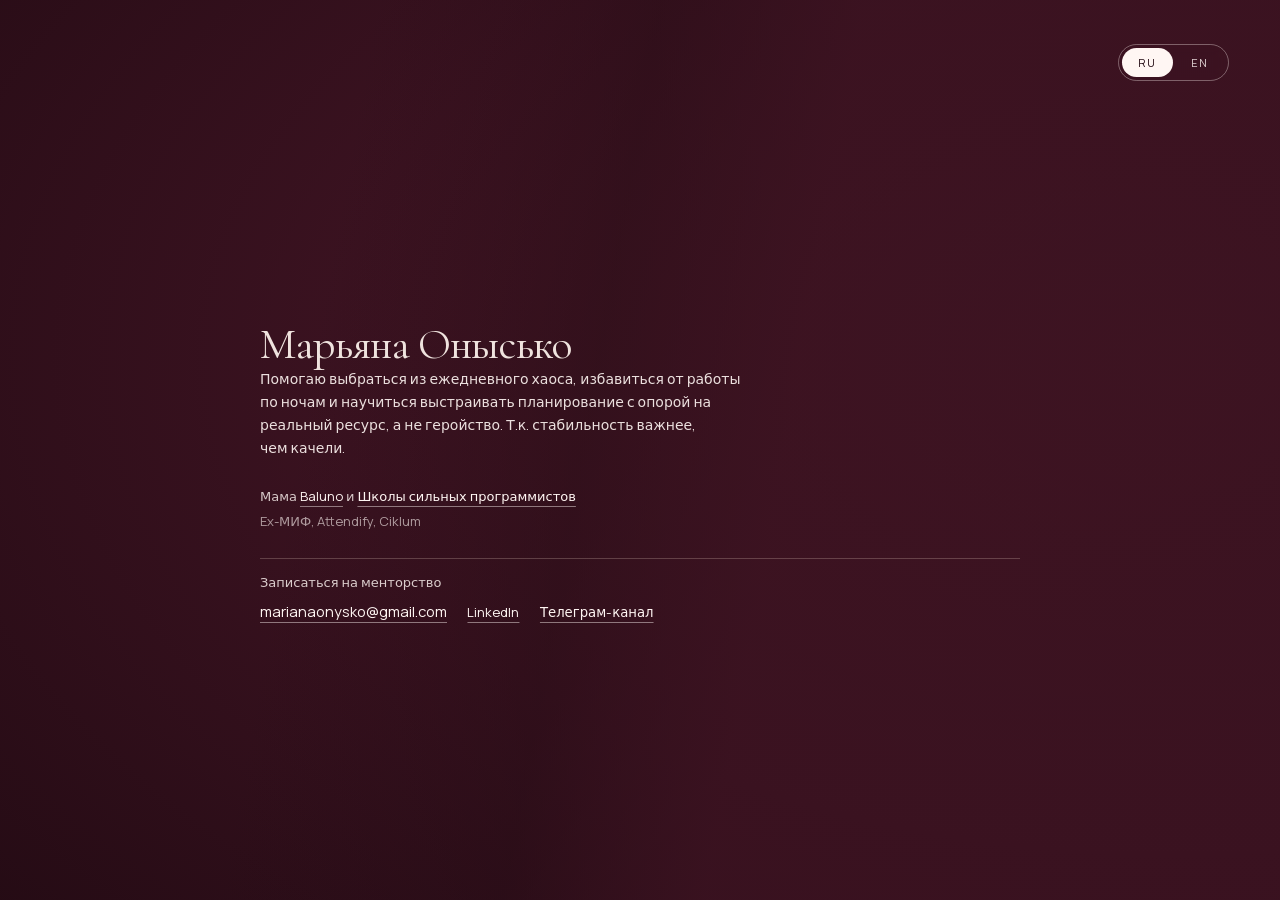
==== index.html @ 5e786512 "Rebuild site without React bundle for instant loading - Replace self-extracting React bundle with cl" ====
<!DOCTYPE html>
<html lang="ru">
<head>
  <meta charset="utf-8">
  <meta name="viewport" content="width=device-width, initial-scale=1">
  <title>Марьяна Онысько</title>

  <style>
    @font-face {
      font-family: 'Cormorant Garamond';
      font-style: normal;
      font-weight: 400;
      font-display: swap;
      src: url('/assets/cormorant-400-cyr.woff2') format('woff2');
      unicode-range: U+0301, U+0400-045F, U+0490-0491, U+04B0-04B1, U+2116;
    }
    @font-face {
      font-family: 'Cormorant Garamond';
      font-style: normal;
      font-weight: 400;
      font-display: swap;
      src: url('/assets/cormorant-400-latin.woff2') format('woff2');
      unicode-range: U+0000-00FF;
    }
    @font-face {
      font-family: 'Manrope';
      font-style: normal;
      font-weight: 400;
      font-display: swap;
      src: url('/assets/manrope-400-latin.woff2') format('woff2');
    }

    html, body { margin: 0; padding: 0; background: #3a1220; }
    * { box-sizing: border-box; }
    a { color: #fff6f3; text-decoration-color: rgba(255,246,243,0.45); text-underline-offset: 5px; }
    a:hover { color: #ffffff; text-decoration-color: #ffffff; }

    .container {
      position: relative;
      width: 100%;
      min-height: 100svh;
      overflow: hidden;
      background: radial-gradient(120% 100% at 92% 40%, #4d1a29 0%, #3a1220 55%, #240b14 100%);
      font-family: 'Manrope', system-ui, sans-serif;
    }

    .video-bg {
      position: absolute;
      top: 0;
      bottom: 0;
      left: 0;
      height: 100%;
      width: min(100%, 58vw);
      overflow: hidden;
      -webkit-mask-image: linear-gradient(90deg, #000 62%, rgba(0,0,0,0) 92%);
      mask-image: linear-gradient(90deg, #000 62%, rgba(0,0,0,0) 92%);
    }

    .video-bg video {
      width: min(100%, 79.3vw);
      height: 100%;
      object-fit: cover;
      object-position: 50% 100%;
    }

    .overlay {
      position: absolute;
      inset: 0;
      background: linear-gradient(100deg, rgba(36,11,20,0) 26%, rgba(36,11,20,0.45) 46%, rgba(58,18,32,0.78) 60%, rgba(58,18,32,0.88) 100%);
      pointer-events: none;
    }

    .lang-btn {
      position: fixed;
      top: clamp(20px, 3.5vw, 44px);
      right: clamp(20px, 4vw, 56px);
      display: flex;
      gap: 2px;
      padding: 3px;
      border: 1px solid rgba(255,246,243,0.35);
      border-radius: 999px;
      backdrop-filter: blur(6px);
      z-index: 3;
    }

    .lang-btn button {
      appearance: none;
      border: none;
      cursor: pointer;
      font: 500 11px/1 'Manrope', system-ui, sans-serif;
      letter-spacing: 0.14em;
      padding: 9px 16px;
      border-radius: 999px;
      transition: background 160ms ease, color 160ms ease;
      background: transparent;
      color: rgba(255,246,243,0.85);
    }

    .lang-btn button.active {
      background: #fff6f3;
      color: #240b14;
    }

    .content {
      position: relative;
      min-height: 100svh;
      display: flex;
      align-items: center;
      justify-content: center;
      padding: clamp(28px, 4vw, 72px);
      padding-top: max(clamp(28px, 4vw, 72px), 96px);
    }

    .text-block {
      width: min(760px, 100%);
      display: flex;
      flex-direction: column;
      gap: clamp(18px, 2.1vw, 30px);
      color: #efe3de;
    }

    .text-block.hidden {
      display: none;
    }

    h1 {
      margin: 0;
      font-family: 'Cormorant Garamond', Georgia, serif;
      font-weight: 300;
      font-size: clamp(28px, 3.4vw, 52px);
      line-height: 1;
      letter-spacing: -0.02em;
      text-wrap: balance;
    }

    .bio {
      margin: 0;
      max-width: 56ch;
      font-size: clamp(14px, 1.05vw, 17px);
      font-weight: 300;
      line-height: 1.65;
      text-wrap: pretty;
      color: rgba(255,246,243,0.9);
    }

    .meta {
      display: flex;
      flex-direction: column;
      gap: 5px;
      font-size: clamp(13px, 0.95vw, 15px);
      font-weight: 300;
      line-height: 1.55;
      color: rgba(255,246,243,0.8);
    }

    .contact {
      display: flex;
      flex-direction: column;
      gap: 10px;
      padding-top: clamp(6px, 1.2vw, 14px);
      border-top: 1px solid rgba(255,232,214,0.22);
    }

    .contact-label {
      font-size: clamp(13px, 1vw, 15px);
      font-weight: 300;
      color: rgba(255,246,243,0.82);
    }

    .contact-links {
      display: flex;
      flex-wrap: wrap;
      align-items: baseline;
      gap: clamp(14px, 1.6vw, 22px);
      font-size: clamp(14px, 1.15vw, 17px);
    }

    .contact-links a.small {
      font-size: 0.9em;
    }
  </style>
</head>
<body>
  <div class="container">
    <div class="video-bg">
      <video autoplay muted loop playsinline preload="auto" poster="/assets/poster.png">
        <source src="/assets/video.mp4" type="video/mp4">
      </video>
    </div>
    <div class="overlay"></div>

    <div class="lang-btn">
      <button class="lang-btn-ru active">RU</button>
      <button class="lang-btn-en">EN</button>
    </div>

    <div class="content">
      <div class="text-block lang-ru">
        <div>
          <h1>Марьяна Онысько</h1>
          <p class="bio">Помогаю выбраться из ежедневного хаоса, избавиться от работы по ночам и научиться выстраивать планирование с опорой на реальный ресурс, а не геройство. Т.к. стабильность важнее, чем качели.</p>
        </div>
        <div class="meta">
          <span>Мама <a href="https://baluno.me" target="_blank" rel="noopener">Baluno</a> и <a href="https://tough-dev.school/" target="_blank" rel="noopener">Школы сильных программистов</a></span>
          <span style="color:rgba(255,246,243,0.6);">Ex-МИФ, Attendify, Ciklum</span>
        </div>
        <div class="contact">
          <span class="contact-label">Записаться на менторство</span>
          <div class="contact-links">
            <a href="mailto:marianaonysko@gmail.com">marianaonysko@gmail.com</a>
            <a href="https://www.linkedin.com/in/mariana-onysko-a256662b/" target="_blank" rel="noopener" class="small">LinkedIn</a>
            <a href="https://t.me/product_love" target="_blank" rel="noopener" class="small">Телеграм-канал</a>
          </div>
        </div>
      </div>

      <div class="text-block lang-en hidden">
        <div>
          <h1>Mariana Onysko</h1>
          <p class="bio">Guiding teams out of the daily chaos, eliminating late-night work, and designing execution plans built around real capacity.</p>
        </div>
        <div class="meta">
          <span>Founder @ <a href="https://baluno.me" target="_blank" rel="noopener">Baluno</a> &amp; <a href="https://codenest.school" target="_blank" rel="noopener">CodeNest School</a></span>
          <span style="color:rgba(255,246,243,0.6);">Ex-Mann, Ivanov and Ferber (MIF), Attendify, Ciklum</span>
        </div>
        <div class="contact">
          <span class="contact-label">Book mentoring</span>
          <div class="contact-links">
            <a href="mailto:marianaonysko@gmail.com">marianaonysko@gmail.com</a>
            <a href="https://www.linkedin.com/in/mariana-onysko-a256662b/" target="_blank" rel="noopener" class="small">LinkedIn</a>
            <a href="https://t.me/product_love" target="_blank" rel="noopener" class="small">Telegram blog</a>
          </div>
        </div>
      </div>
    </div>
  </div>

  <script>
    const ruBtn = document.querySelector('.lang-btn-ru');
    const enBtn = document.querySelector('.lang-btn-en');
    const ruBlock = document.querySelector('.text-block.lang-ru');
    const enBlock = document.querySelector('.text-block.lang-en');

    ruBtn.addEventListener('click', () => {
      ruBtn.classList.add('active');
      enBtn.classList.remove('active');
      ruBlock.classList.remove('hidden');
      enBlock.classList.add('hidden');
      localStorage.setItem('lang', 'ru');
    });

    enBtn.addEventListener('click', () => {
      enBtn.classList.add('active');
      ruBtn.classList.remove('active');
      enBlock.classList.remove('hidden');
      ruBlock.classList.add('hidden');
      localStorage.setItem('lang', 'en');
    });

    const savedLang = localStorage.getItem('lang') || 'ru';
    if (savedLang === 'en') {
      enBtn.click();
    }
  </script>
</body>
</html>
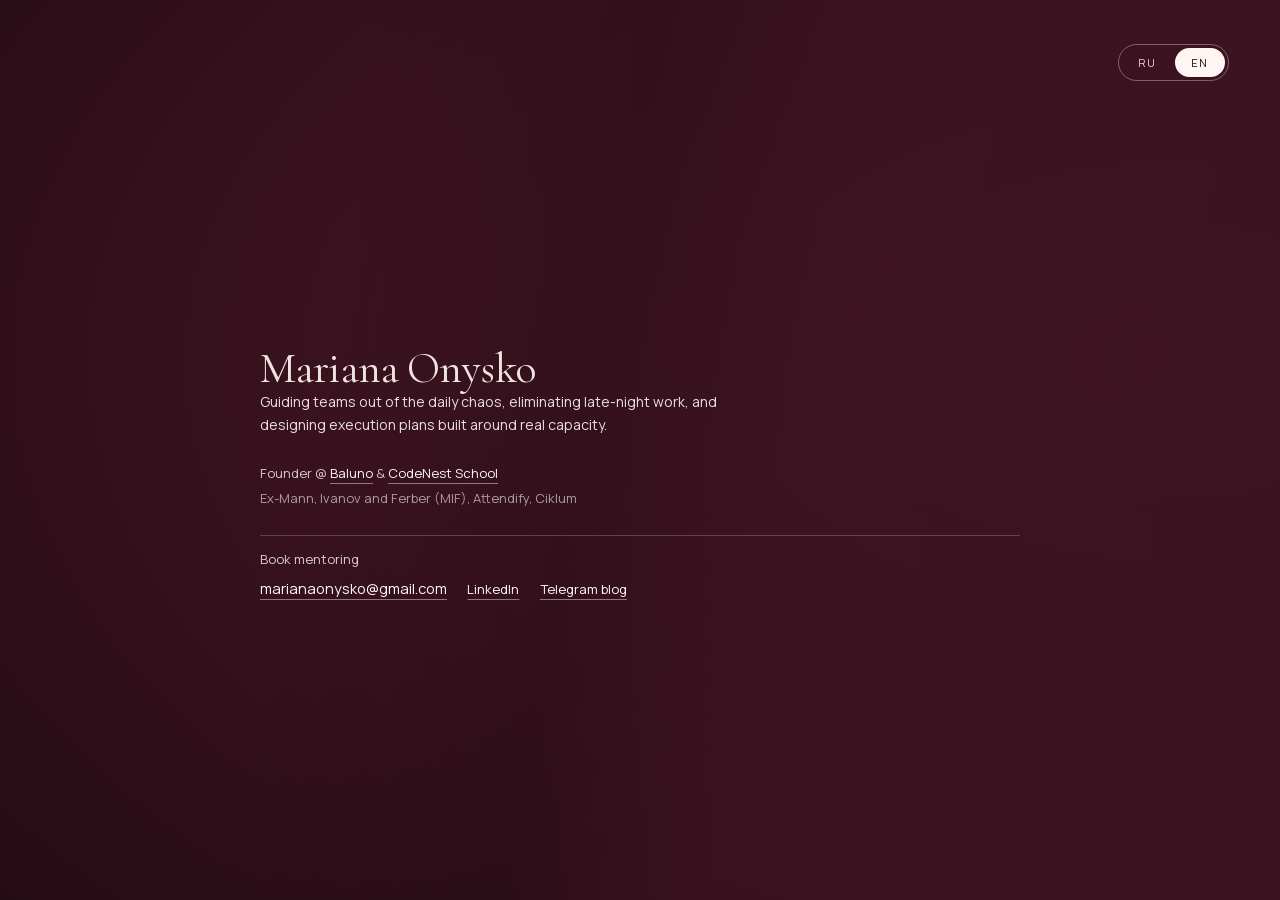
==== commit bd3ae6b3: "Set English as default language" ====
--- a/index.html
+++ b/index.html
@@ -190,12 +190,12 @@
     <div class="overlay"></div>
 
     <div class="lang-btn">
-      <button class="lang-btn-ru active">RU</button>
-      <button class="lang-btn-en">EN</button>
+      <button class="lang-btn-ru">RU</button>
+      <button class="lang-btn-en active">EN</button>
     </div>
 
     <div class="content">
-      <div class="text-block lang-ru">
+      <div class="text-block lang-ru hidden">
         <div>
           <h1>Марьяна Онысько</h1>
           <p class="bio">Помогаю выбраться из ежедневного хаоса, избавиться от работы по ночам и научиться выстраивать планирование с опорой на реальный ресурс, а не геройство. Т.к. стабильность важнее, чем качели.</p>
@@ -214,7 +214,7 @@
         </div>
       </div>
 
-      <div class="text-block lang-en hidden">
+      <div class="text-block lang-en">
         <div>
           <h1>Mariana Onysko</h1>
           <p class="bio">Guiding teams out of the daily chaos, eliminating late-night work, and designing execution plans built around real capacity.</p>
@@ -257,9 +257,9 @@
       localStorage.setItem('lang', 'en');
     });
 
-    const savedLang = localStorage.getItem('lang') || 'ru';
-    if (savedLang === 'en') {
-      enBtn.click();
+    const savedLang = localStorage.getItem('lang') || 'en';
+    if (savedLang === 'ru') {
+      ruBtn.click();
     }
   </script>
 </body>
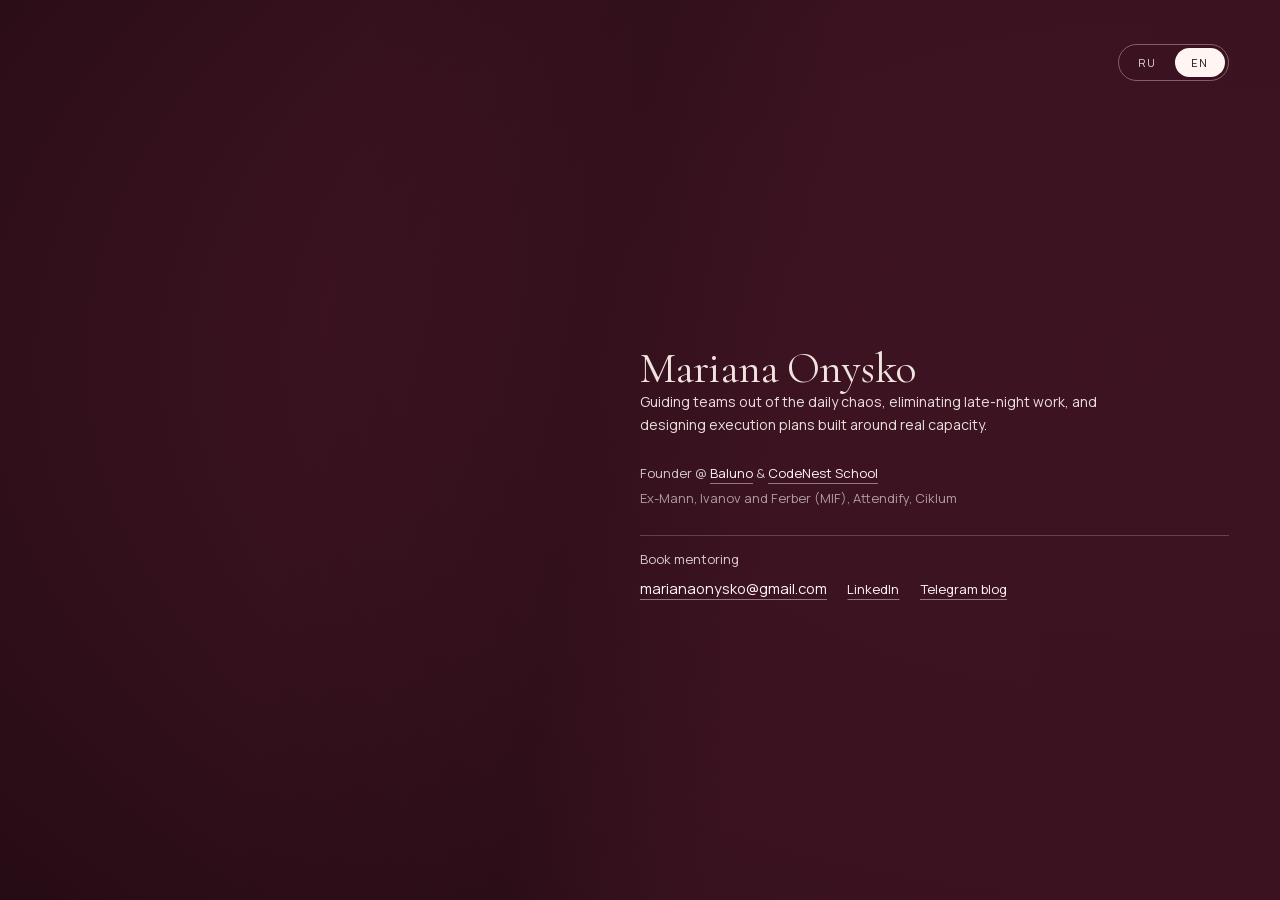
==== commit 52cde7cd: "Restore left padding to position text correctly" ====
--- a/index.html
+++ b/index.html
@@ -109,6 +109,7 @@
       justify-content: center;
       padding: clamp(28px, 4vw, 72px);
       padding-top: max(clamp(28px, 4vw, 72px), 96px);
+      padding-left: max(clamp(24px, 4vw, 40px), min(calc(min(100%, 46vw) + clamp(24px, 4vw, 80px)), calc(100% - 300px)));
     }
 
     .text-block {
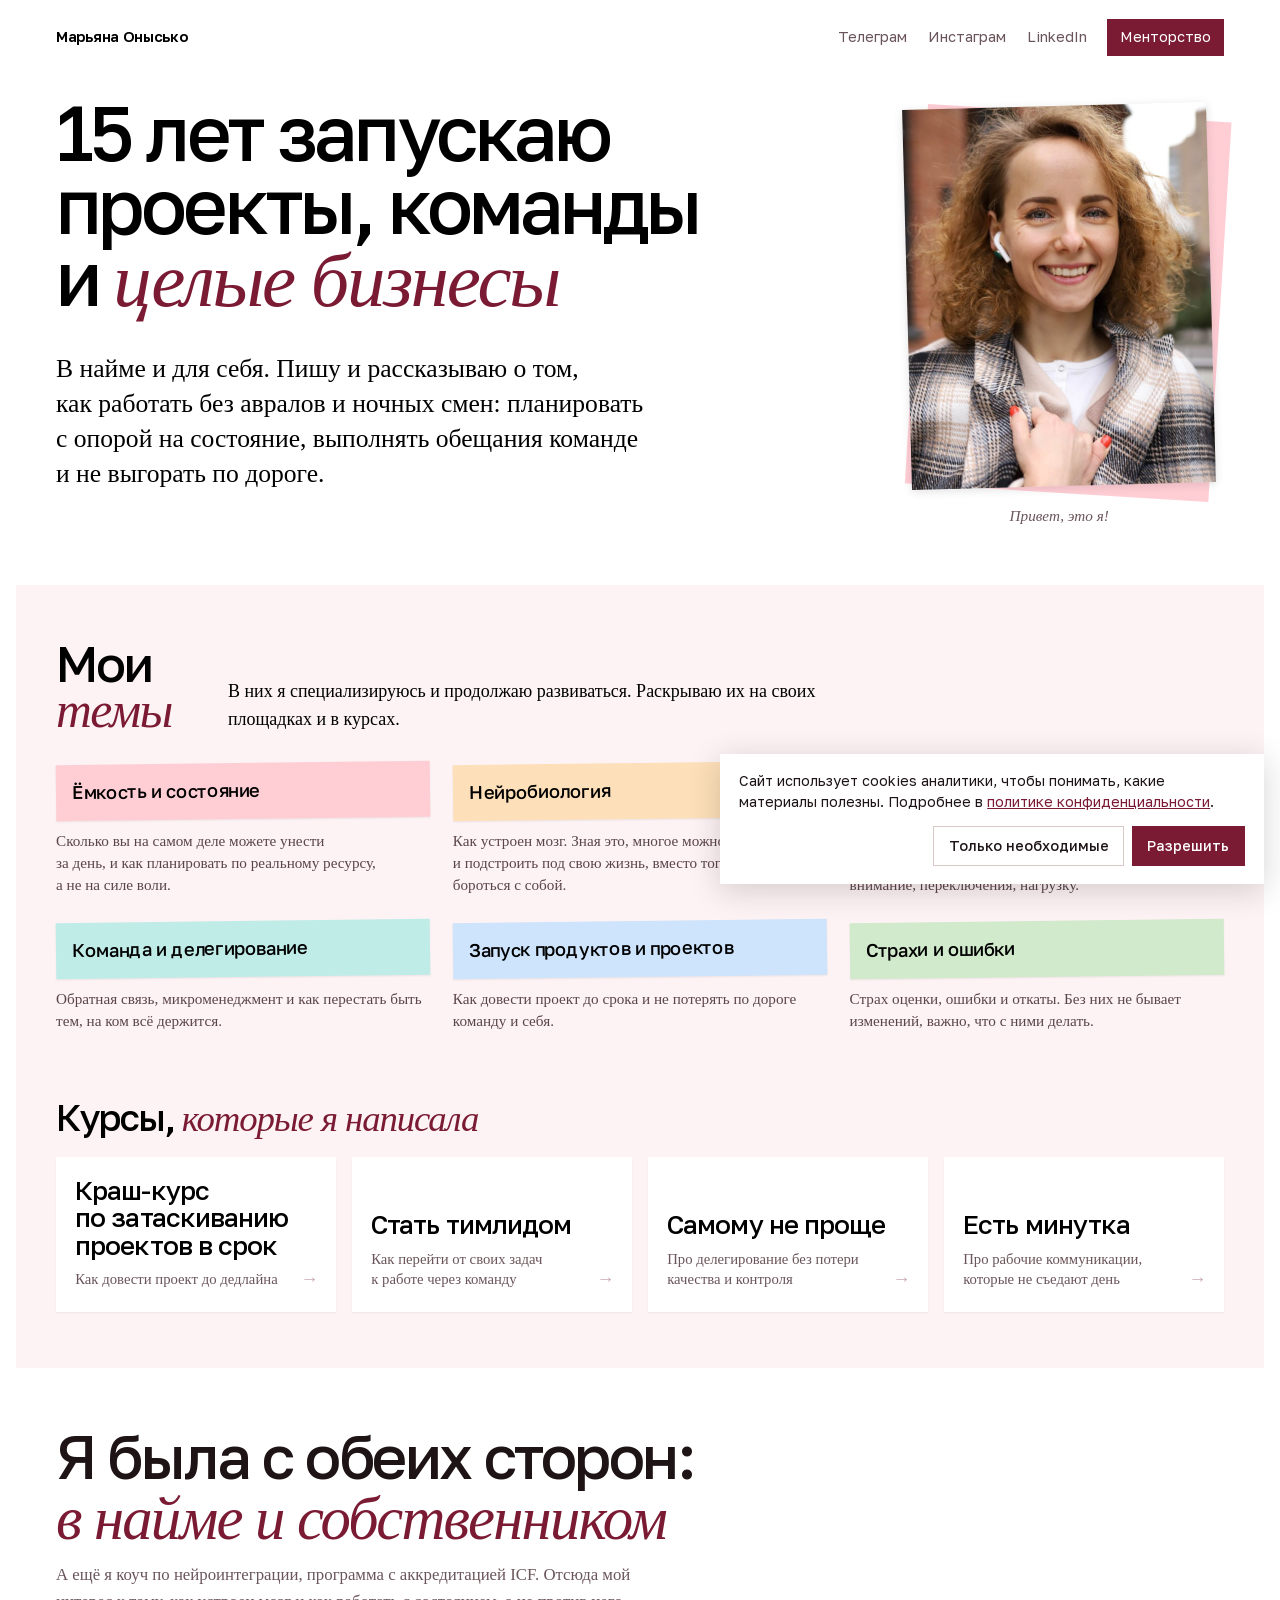
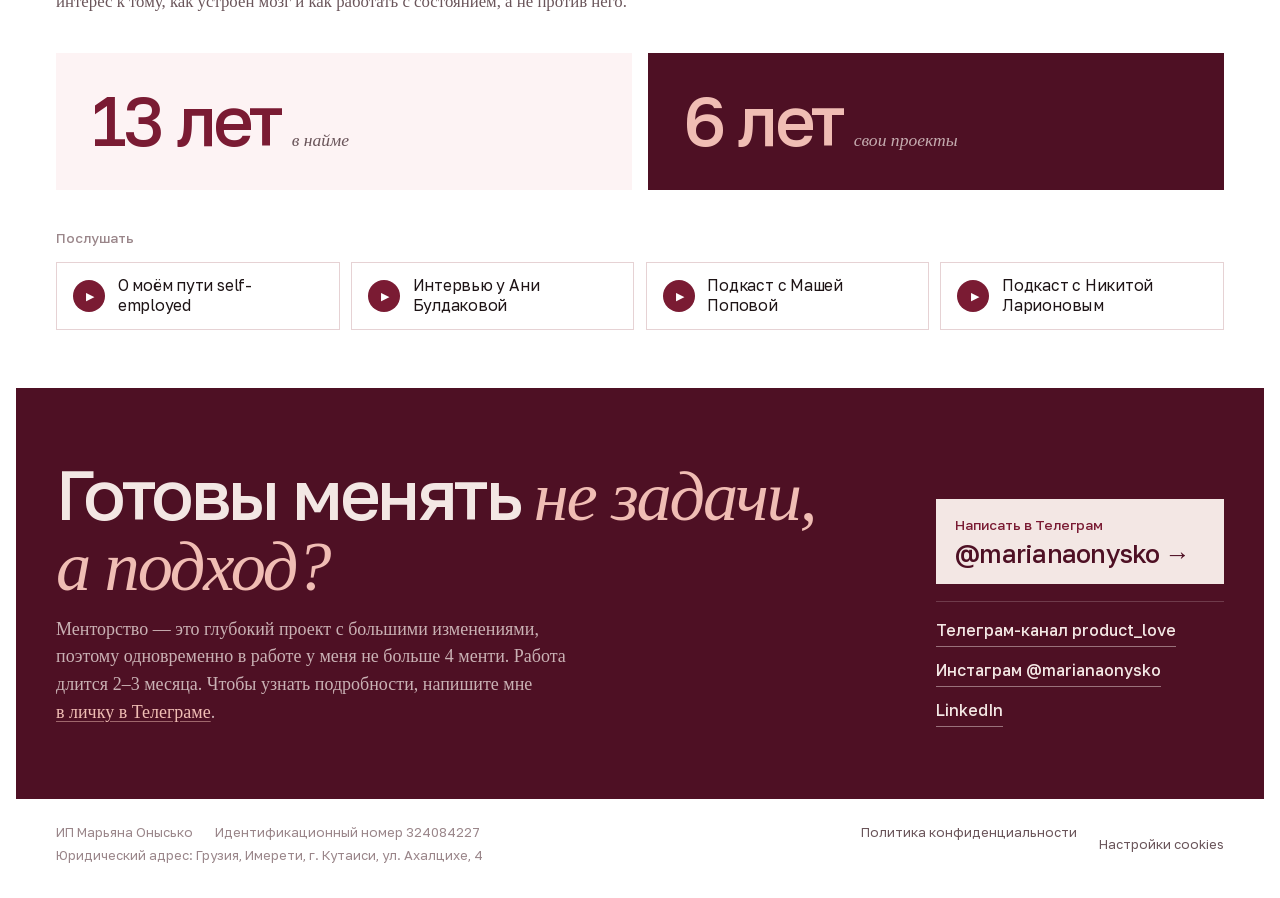
==== commit 3b22a975: "Redesign site, add Google Analytics with working cookie consent - New single-page layout (hero, topi" ====
--- a/index.html
+++ b/index.html
@@ -1,267 +1,478 @@
-<!DOCTYPE html>
+<!doctype html>
 <html lang="ru">
 <head>
-  <meta charset="utf-8">
-  <meta name="viewport" content="width=device-width, initial-scale=1">
-  <title>Марьяна Онысько</title>
-
-  <style>
-    @font-face {
-      font-family: 'Cormorant Garamond';
-      font-style: normal;
-      font-weight: 400;
-      font-display: swap;
-      src: url('/assets/cormorant-400-cyr.woff2') format('woff2');
-      unicode-range: U+0301, U+0400-045F, U+0490-0491, U+04B0-04B1, U+2116;
-    }
-    @font-face {
-      font-family: 'Cormorant Garamond';
-      font-style: normal;
-      font-weight: 400;
-      font-display: swap;
-      src: url('/assets/cormorant-400-latin.woff2') format('woff2');
-      unicode-range: U+0000-00FF;
-    }
-    @font-face {
-      font-family: 'Manrope';
-      font-style: normal;
-      font-weight: 400;
-      font-display: swap;
-      src: url('/assets/manrope-400-latin.woff2') format('woff2');
-    }
-
-    html, body { margin: 0; padding: 0; background: #3a1220; }
-    * { box-sizing: border-box; }
-    a { color: #fff6f3; text-decoration-color: rgba(255,246,243,0.45); text-underline-offset: 5px; }
-    a:hover { color: #ffffff; text-decoration-color: #ffffff; }
-
-    .container {
-      position: relative;
-      width: 100%;
-      min-height: 100svh;
-      overflow: hidden;
-      background: radial-gradient(120% 100% at 92% 40%, #4d1a29 0%, #3a1220 55%, #240b14 100%);
-      font-family: 'Manrope', system-ui, sans-serif;
-    }
-
-    .video-bg {
-      position: absolute;
-      top: 0;
-      bottom: 0;
-      left: 0;
-      height: 100%;
-      width: min(100%, 58vw);
-      overflow: hidden;
-      -webkit-mask-image: linear-gradient(90deg, #000 62%, rgba(0,0,0,0) 92%);
-      mask-image: linear-gradient(90deg, #000 62%, rgba(0,0,0,0) 92%);
-    }
-
-    .video-bg video {
-      width: min(100%, 79.3vw);
-      height: 100%;
-      object-fit: cover;
-      object-position: 50% 100%;
-    }
-
-    .overlay {
-      position: absolute;
-      inset: 0;
-      background: linear-gradient(100deg, rgba(36,11,20,0) 26%, rgba(36,11,20,0.45) 46%, rgba(58,18,32,0.78) 60%, rgba(58,18,32,0.88) 100%);
-      pointer-events: none;
-    }
-
-    .lang-btn {
-      position: fixed;
-      top: clamp(20px, 3.5vw, 44px);
-      right: clamp(20px, 4vw, 56px);
-      display: flex;
-      gap: 2px;
-      padding: 3px;
-      border: 1px solid rgba(255,246,243,0.35);
-      border-radius: 999px;
-      backdrop-filter: blur(6px);
-      z-index: 3;
-    }
-
-    .lang-btn button {
-      appearance: none;
-      border: none;
-      cursor: pointer;
-      font: 500 11px/1 'Manrope', system-ui, sans-serif;
-      letter-spacing: 0.14em;
-      padding: 9px 16px;
-      border-radius: 999px;
-      transition: background 160ms ease, color 160ms ease;
-      background: transparent;
-      color: rgba(255,246,243,0.85);
-    }
-
-    .lang-btn button.active {
-      background: #fff6f3;
-      color: #240b14;
-    }
-
-    .content {
-      position: relative;
-      min-height: 100svh;
-      display: flex;
-      align-items: center;
-      justify-content: center;
-      padding: clamp(28px, 4vw, 72px);
-      padding-top: max(clamp(28px, 4vw, 72px), 96px);
-      padding-left: max(clamp(24px, 4vw, 40px), min(calc(min(100%, 46vw) + clamp(24px, 4vw, 80px)), calc(100% - 300px)));
-    }
-
-    .text-block {
-      width: min(760px, 100%);
-      display: flex;
-      flex-direction: column;
-      gap: clamp(18px, 2.1vw, 30px);
-      color: #efe3de;
-    }
-
-    .text-block.hidden {
-      display: none;
-    }
-
-    h1 {
-      margin: 0;
-      font-family: 'Cormorant Garamond', Georgia, serif;
-      font-weight: 300;
-      font-size: clamp(28px, 3.4vw, 52px);
-      line-height: 1;
-      letter-spacing: -0.02em;
-      text-wrap: balance;
-    }
-
-    .bio {
-      margin: 0;
-      max-width: 56ch;
-      font-size: clamp(14px, 1.05vw, 17px);
-      font-weight: 300;
-      line-height: 1.65;
-      text-wrap: pretty;
-      color: rgba(255,246,243,0.9);
-    }
-
-    .meta {
-      display: flex;
-      flex-direction: column;
-      gap: 5px;
-      font-size: clamp(13px, 0.95vw, 15px);
-      font-weight: 300;
-      line-height: 1.55;
-      color: rgba(255,246,243,0.8);
-    }
-
-    .contact {
-      display: flex;
-      flex-direction: column;
-      gap: 10px;
-      padding-top: clamp(6px, 1.2vw, 14px);
-      border-top: 1px solid rgba(255,232,214,0.22);
-    }
-
-    .contact-label {
-      font-size: clamp(13px, 1vw, 15px);
-      font-weight: 300;
-      color: rgba(255,246,243,0.82);
-    }
-
-    .contact-links {
-      display: flex;
-      flex-wrap: wrap;
-      align-items: baseline;
-      gap: clamp(14px, 1.6vw, 22px);
-      font-size: clamp(14px, 1.15vw, 17px);
-    }
-
-    .contact-links a.small {
-      font-size: 0.9em;
-    }
-  </style>
+<meta charset="utf-8">
+<meta name="viewport" content="width=device-width, initial-scale=1, viewport-fit=cover">
+<title>Марьяна Онысько</title>
+<meta name="description" content="15 лет запускаю проекты, команды и целые бизнесы. Пишу о том, как работать без авралов: планировать с опорой на состояние, выполнять обещания команде и не выгорать. Менторство для руководителей.">
+<link rel="canonical" href="https://marianaonysko.com/">
+<meta property="og:type" content="website">
+<meta property="og:url" content="https://marianaonysko.com/">
+<meta property="og:title" content="Марьяна Онысько">
+<meta property="og:description" content="15 лет запускаю проекты, команды и целые бизнесы. Менторство для руководителей: работать без авралов и не выгорать.">
+<meta property="og:image" content="https://marianaonysko.com/assets/mariana.jpg">
+<meta property="og:locale" content="ru_RU">
+<meta name="theme-color" content="#7A1B33">
+<link rel="icon" href="/favicon.svg" type="image/svg+xml">
+<link rel="preload" href="/assets/golos-cyr.woff2" as="font" type="font/woff2" crossorigin>
+<link rel="stylesheet" href="/assets/fonts.css">
+
+<!-- Google tag (gtag.js) — Consent Mode v2: тег загружается только после согласия на cookies -->
+<script>
+  window.dataLayer = window.dataLayer || [];
+  function gtag(){dataLayer.push(arguments);}
+  gtag('consent', 'default', {
+    analytics_storage: 'denied',
+    ad_storage: 'denied',
+    ad_user_data: 'denied',
+    ad_personalization: 'denied'
+  });
+  window.GA_ID = 'G-H4E71EWDPE';
+  window.loadAnalytics = function () {
+    window['ga-disable-' + GA_ID] = false;
+    gtag('consent', 'update', { analytics_storage: 'granted' });
+    if (window.__analyticsLoaded) return;
+    window.__analyticsLoaded = true;
+    var s = document.createElement('script');
+    s.async = true;
+    s.src = 'https://www.googletagmanager.com/gtag/js?id=' + GA_ID;
+    document.head.appendChild(s);
+    gtag('js', new Date());
+    gtag('config', GA_ID);
+  };
+  try { if (localStorage.getItem('cookie-consent') === 'all') window.loadAnalytics(); } catch (e) {}
+</script>
+
+<style>
+  html { background: #fff; }
+  body { margin: 0; font: 14px -apple-system, BlinkMacSystemFont, sans-serif; }
+  img { max-width: 100%; height: auto; }
+  [hidden] { display: none !important; }
+</style>
+<style>
+  /* Layout: same system as the case page "Case-A-dense v3" — wide editorial column, white ground, wine accent, numbered sections */
+  :root {
+    --ink: #1E1416;
+    --black: #000000;
+    --wine: #7A1B33;
+    --wine-deep: #4E1024;
+    --amber: #B0703A;
+    --soft: #6A555A;
+    --mute: #9A868A;
+    --rule: #D9C9C6;
+    --rule-soft: #EFE4E1;
+    --blush: #FDF3F4;
+    --bg: #FFFFFF;
+    --display: 'Golos Text', 'Helvetica Neue', Arial, sans-serif;
+    --serif: Georgia, 'Iowan Old Style', 'Times New Roman', serif;
+    --gut: clamp(1.15rem, 4vw, 2.5rem);
+    --sec: clamp(2.25rem, 4.5vw, 3.75rem);
+    color-scheme: light;
+  }
+  *, *::before, *::after { box-sizing: border-box; margin: 0; padding: 0; }
+  body { background: var(--bg); color: var(--ink); -webkit-font-smoothing: antialiased; }
+  a { color: var(--wine); }
+  a:hover { color: var(--black); }
+  a:focus-visible { outline: 2px solid var(--wine); outline-offset: 3px; }
+  ::selection { background: #F3DCE0; }
+  p { text-wrap: pretty; }
+
+  .page {
+    max-width: 78rem; margin: 0 auto;
+    padding-inline: var(--gut); padding-block: 0;
+    font-family: var(--serif); font-size: 18px; line-height: 1.55; color: var(--ink);
+    display: flex; flex-direction: column; gap: var(--sec);
+    overflow-x: clip;
+  }
+  .em { font-family: var(--serif); font-style: italic; font-weight: 400; letter-spacing: -.03em; color: var(--wine); }
+
+  /* top bar */
+  .topbar { display: flex; flex-wrap: wrap; justify-content: space-between; align-items: center; gap: .6rem 1.5rem; padding-top: 1.2rem; margin-bottom: calc(-1 * var(--sec) + 1rem); font-family: var(--display); font-size: .92rem; }
+  .topbar__name { color: var(--black); text-decoration: none; font-weight: 600; letter-spacing: -.02em; }
+  .topbar__links { display: flex; flex-wrap: wrap; align-items: center; gap: .4rem 1.3rem; }
+  .topbar__links a { color: var(--soft); text-decoration: none; }
+  .topbar__links a:hover { color: var(--wine); }
+  .topbar__links a.cta-mini { color: var(--bg); background: var(--wine); padding: .45rem .8rem; }
+  .topbar__links a.cta-mini:hover { background: var(--wine-deep); color: var(--bg); }
+
+  /* hero */
+  .hero { display: flex; flex-direction: column; gap: clamp(1.4rem,3vw,2.4rem); padding-top: clamp(.5rem,2vw,1.5rem); color: var(--black); }
+  .hero h1 { font-family: var(--display); font-size: clamp(2.6rem,6vw,5.3rem); line-height: .94; letter-spacing: -.05em; font-weight: 500; max-width: 17ch; text-wrap: balance; }
+  .hero__row { display: flex; flex-wrap: wrap; gap: 2rem 3.5rem; align-items: flex-end; }
+  .hero__lead { flex: none; min-width: 0; max-width: 40rem; font-size: clamp(1.2rem,2.4vw,1.6rem); line-height: 1.36; }
+  .hero__acts { flex: 0 1 17rem; display: flex; flex-direction: column; gap: .8rem; font-family: var(--display); }
+  .btn { font-size: 1.05rem; font-weight: 500; letter-spacing: -.02em; color: var(--bg); background: var(--wine); text-decoration: none; padding: .95rem 1.1rem; text-align: center; transition: background .15s; }
+  .btn:hover { background: var(--wine-deep); color: var(--bg); }
+  .link-u { font-size: 1rem; font-weight: 500; color: var(--ink); text-decoration: none; border-bottom: 1px solid var(--rule); padding-bottom: 3px; align-self: flex-start; }
+  .link-u:hover { color: var(--wine); border-bottom-color: var(--wine); }
+
+  .nums { display: grid; grid-template-columns: repeat(auto-fit, minmax(12rem, 1fr)); gap: 1.2rem 2.5rem; border-top: 1px solid var(--ink); padding-top: 1.1rem; font-family: var(--display); }
+  .num { display: flex; flex-direction: column; gap: .3rem; }
+  .num b { font-weight: 500; font-size: clamp(2.2rem,4.5vw,3.2rem); letter-spacing: -.05em; line-height: .95; font-variant-numeric: tabular-nums; }
+  .num span { font-size: .9rem; line-height: 1.4; color: var(--soft); }
+
+  /* statement */
+  .statement { font-family: var(--display); font-size: clamp(2.1rem,6.2vw,4.5rem); line-height: 1.02; letter-spacing: -.045em; font-weight: 500; max-width: 26ch; }
+  .statement .em { letter-spacing: -.045em; }
+  .kicker { font-family: var(--display); font-size: .7rem; font-weight: 600; letter-spacing: .14em; color: var(--mute); }
+  .bigq { display: flex; flex-direction: column; gap: 1.1rem; padding-block: clamp(.5rem,2vw,1.5rem); }
+
+  /* board */
+  .board { color: var(--black); background: var(--blush); margin-inline: calc(-1 * var(--gut)); padding: clamp(2rem,5vw,3.5rem) var(--gut); display: flex; flex-direction: column; gap: 1.8rem; }
+  .board__head { display: flex; flex-wrap: wrap; gap: 1rem 3.5rem; align-items: flex-end; }
+  .h-board { font-family: var(--display); font-size: clamp(2rem,5vw,3.1rem); line-height: .92; letter-spacing: -.04em; font-weight: 500; max-width: 14ch; }
+  .board__head p { flex: 1 1 24rem; min-width: 0; max-width: 38rem; }
+  .clusters { display: grid; grid-template-columns: repeat(auto-fit, minmax(11rem, 1fr)); gap: 1.6rem 1.2rem; align-items: start; }
+  .cluster { display: flex; flex-direction: column; gap: .55rem; min-width: 0; }
+  .cluster__name { font-family: var(--display); font-size: .66rem; font-weight: 600; letter-spacing: .12em; color: var(--wine); border-bottom: 1px solid #F2DDE0; padding-bottom: .5rem; }
+  .st { background: var(--c); color: var(--black); padding: .85rem .9rem; font-family: var(--display); font-size: .86rem; line-height: 1.34; box-shadow: 0 1px 2px rgba(30,20,22,.07); transform: rotate(-.7deg); }
+  .st:nth-of-type(even) { transform: rotate(.6deg); }
+  .c-pink { --c: oklch(90% 0.06 10); } .c-amber { --c: oklch(92% 0.06 75); } .c-blue { --c: oklch(91% 0.04 250); }
+  .c-teal { --c: oklch(91% 0.045 190); } .c-green { --c: oklch(91% 0.05 140); }
+  .board__foot { border-top: 1px solid #F2DDE0; padding-top: 1.2rem; font-family: var(--serif); font-style: italic; font-size: clamp(1.1rem,1.8vw,1.4rem); line-height: 1.3; color: #5A454A; max-width: 44rem; }
+
+  /* numbered sections */
+  .sec { display: flex; flex-wrap: wrap; gap: 1.2rem 3.5rem; border-top: 1px solid var(--rule); padding-top: 1.1rem; scroll-margin-top: 1.5rem; }
+  .sec__side { flex: 0 0 7.5rem; position: sticky; top: 1.5rem; align-self: flex-start; display: flex; flex-direction: column; gap: .2rem; font-family: var(--display); }
+  .sec__num { font-variant-numeric: tabular-nums; font-size: 2rem; letter-spacing: -.05em; line-height: .9; color: #D6C0BC; }
+  .sec__lab { font-size: .68rem; font-weight: 600; letter-spacing: .14em; color: var(--mute); line-height: 1.4; }
+  .sec__body { flex: 1 1 26rem; min-width: 0; display: flex; flex-direction: column; gap: 1.2rem; }
+  .h2 { font-family: var(--display); font-size: clamp(2rem,5vw,3.1rem); line-height: .98; letter-spacing: -.04em; font-weight: 500; text-wrap: balance; }
+  .h3 { font-family: var(--display); font-size: 1.35rem; line-height: 1.1; font-weight: 500; letter-spacing: -.035em; }
+  .soft { max-width: 36rem; color: var(--soft); }
+  .lab { font-family: var(--display); font-size: .66rem; font-weight: 600; letter-spacing: .14em; color: var(--mute); }
+  .lab.wine { color: var(--wine); }
+  @media (max-width: 40rem) { .sec__side { position: static; flex-direction: row; align-items: baseline; gap: .7rem; } }
+
+  /* experience */
+  .exp { display: grid; grid-template-columns: repeat(auto-fit, minmax(17rem, 1fr)); gap: 2rem 3rem; margin-top: .4rem; }
+  .exp__col { display: flex; flex-direction: column; border-top: 1px solid var(--rule); padding-top: .9rem; min-width: 0; }
+  .exp__item { display: flex; flex-direction: column; gap: .3rem; padding: 1rem 0; border-bottom: 1px solid var(--rule-soft); }
+  .exp__item h3 a { color: inherit; text-decoration: none; border-bottom: 1px solid var(--rule); }
+  .exp__item h3 a:hover { color: var(--wine); border-bottom-color: var(--wine); }
+  .exp__item p { font-size: 1rem; line-height: 1.5; color: var(--soft); }
+
+  /* how */
+  .how { display: flex; flex-direction: column; border-top: 1px solid var(--rule); }
+  .how div { display: flex; flex-wrap: wrap; gap: .4rem 1.4rem; padding: 1.1rem 0; border-bottom: 1px solid var(--rule-soft); }
+  .how span { flex: 0 0 4.5rem; font-family: var(--display); font-variant-numeric: tabular-nums; font-size: 2.6rem; letter-spacing: -.06em; line-height: .85; color: #D6C0BC; }
+  .how p { flex: 1 1 20rem; min-width: 0; max-width: 36rem; }
+  .how strong { font-weight: 400; font-family: var(--display); font-size: 1.08rem; letter-spacing: -.02em; }
+  .price { display: flex; flex-wrap: wrap; align-items: baseline; gap: .4rem 1.4rem; font-family: var(--display); }
+  .price b { font-weight: 500; font-size: clamp(2rem,4vw,2.8rem); letter-spacing: -.05em; color: var(--wine); font-variant-numeric: tabular-nums; }
+  .price span { font-size: .95rem; color: var(--soft); }
+
+  /* principles */
+  .grid4 { display: grid; grid-template-columns: repeat(auto-fit, minmax(15rem, 1fr)); gap: 2rem 3rem; margin-top: .4rem; }
+  .grid4 > div { display: flex; flex-direction: column; gap: .6rem; border-top: 1px solid var(--rule); padding-top: .9rem; }
+  .grid4 p { font-size: 1.02rem; line-height: 1.5; color: var(--soft); }
+
+  /* case card */
+  .case { display: flex; flex-wrap: wrap; gap: 1.6rem 3rem; align-items: flex-end; text-decoration: none; color: inherit; border: 1px solid #E6D2D4; padding: clamp(1.3rem,3.5vw,2.2rem); transition: border-color .15s; }
+  .case:hover { border-color: var(--wine); color: inherit; }
+  .case__text { flex: 1 1 22rem; min-width: 0; display: flex; flex-direction: column; gap: .8rem; }
+  .case__title { font-family: var(--display); font-size: clamp(1.8rem,4vw,2.8rem); line-height: .95; letter-spacing: -.045em; font-weight: 500; }
+  .case__title .em { text-decoration: line-through; }
+  .case__text p { color: var(--soft); max-width: 34rem; }
+  .case__more { font-family: var(--display); font-size: 1rem; font-weight: 500; color: var(--wine); }
+  .case__nums { flex: 0 1 17rem; display: flex; flex-direction: column; font-family: var(--display); }
+  .case__nums div { display: flex; justify-content: space-between; align-items: baseline; gap: 1rem; padding: .6rem 0; border-bottom: 1px solid var(--rule-soft); }
+  .case__nums div:first-child { border-top: 1px solid var(--rule); }
+  .case__nums span { font-size: .72rem; font-weight: 600; letter-spacing: .1em; color: var(--mute); }
+  .case__nums b { font-weight: 500; font-size: 1.15rem; font-variant-numeric: tabular-nums; white-space: nowrap; }
+  .case__nums i { font-style: normal; color: var(--mute); font-weight: 400; }
+
+  /* read & watch */
+  .reads { display: grid; grid-template-columns: repeat(auto-fit, minmax(16rem, 1fr)); gap: 1.6rem 3rem; margin-top: .4rem; }
+  .reads__col { display: flex; flex-direction: column; border-top: 1px solid var(--rule); padding-top: .8rem; min-width: 0; }
+  .reads__col .lab { margin-bottom: .4rem; }
+  .reads__col a { font-family: var(--display); font-size: 1.05rem; letter-spacing: -.02em; line-height: 1.3; color: var(--ink); text-decoration: none; padding: .6rem 1.4rem .6rem 0; border-bottom: 1px solid var(--rule-soft); position: relative; }
+  .reads__col a::after { content: "→"; position: absolute; right: 0; color: #C9A9AE; transition: color .15s, transform .15s; }
+  .reads__col a:hover { color: var(--wine); }
+  .reads__col a:hover::after { color: var(--wine); transform: translateX(2px); }
+
+  /* cta */
+  .cta { background: var(--wine-deep); color: #F3E7E4; margin-inline: calc(-1 * var(--gut)); padding: clamp(2.5rem,6vw,4.5rem) var(--gut); display: flex; flex-wrap: wrap; gap: 2rem 4rem; align-items: flex-end; scroll-margin-top: 0; }
+  .cta__text { flex: 1 1 24rem; min-width: 0; display: flex; flex-direction: column; gap: 1rem; }
+  .cta h2 { font-family: var(--display); font-size: clamp(2.2rem,6.5vw,4.4rem); line-height: .95; letter-spacing: -.05em; font-weight: 500; max-width: 20ch; }
+  .cta h2 .em { color: #F0BDB4; }
+  .cta p { max-width: 32rem; color: rgba(243,231,228,.75); }
+  .cta p.small { font-family: var(--display); font-size: .85rem; color: rgba(243,231,228,.55); }
+  .cta__acts { flex: 0 1 18rem; display: flex; flex-direction: column; gap: 1.1rem; font-family: var(--display); }
+  .cta__btn { font-size: 1.05rem; font-weight: 500; letter-spacing: -.02em; color: var(--wine-deep); background: #F3E7E4; text-decoration: none; padding: .95rem 1.1rem; text-align: center; transition: background .15s; }
+  .cta__btn:hover { background: #F0BDB4; color: var(--wine-deep); }
+  .cta__handle { font-size: .85rem; color: rgba(243,231,228,.6); user-select: all; margin-top: -.5rem; }
+  .cta__follow { display: flex; flex-direction: column; gap: .7rem; border-top: 1px solid rgba(243,231,228,.2); padding-top: 1rem; }
+  .cta__follow > span { font-size: .72rem; font-weight: 600; letter-spacing: .12em; color: rgba(243,231,228,.55); }
+  .cta__link { font-size: 1rem; font-weight: 500; color: #F3E7E4; text-decoration: none; border-bottom: 1px solid rgba(243,231,228,.45); padding-bottom: 3px; align-self: flex-start; }
+  .cta__link:hover { color: #F0BDB4; border-bottom-color: #F0BDB4; }
+  .cta a:focus-visible { outline-color: #F3E7E4; }
+
+  @media (prefers-reduced-motion: reduce) { * { transition: none !important; } }
+</style>
+
+<style>
+  .topics { display: grid; grid-template-columns: repeat(3, minmax(0, 1fr)); gap: 1.6rem 1.4rem; align-items: start; }
+  .topic { display: flex; flex-direction: column; gap: .7rem; min-width: 0; }
+  .topic .st { font-size: 1.15rem; font-weight: 500; letter-spacing: -.02em; line-height: 1.2; padding: 1rem 1rem 1.1rem; }
+  .topic p { font-size: .95rem; line-height: 1.45; color: #5A454A; }
+  .topic a { font-family: var(--display); font-size: .88rem; line-height: 1.35; text-decoration: none; border-bottom: 1px solid #E8C9CF; align-self: flex-start; }
+  .topic a:hover { border-bottom-color: var(--wine); }
+  .about { display: flex; flex-wrap: wrap; gap: 1.6rem 3.5rem; }
+  .about__text { flex: 1 1 24rem; min-width: 0; display: flex; flex-direction: column; gap: 1rem; }
+  .about__side { flex: 0 1 17rem; display: flex; flex-direction: column; gap: .2rem; font-family: var(--display); }
+  .about__side .lab { margin-bottom: .3rem; }
+  .about__side a { font-size: .98rem; letter-spacing: -.015em; color: var(--ink); text-decoration: none; padding: .5rem 1.3rem .5rem 0; border-bottom: 1px solid var(--rule-soft); position: relative; }
+  .about__side a::after { content: "→"; position: absolute; right: 0; color: #C9A9AE; }
+  .about__side a:hover { color: var(--wine); }
+  .c-lav { --c: oklch(91% 0.045 300); }
+  .topic .st small { display: block; margin-top: .35rem; font-size: .66rem; font-weight: 600; letter-spacing: .12em; color: var(--wine); }
+  .courses { display: flex; flex-direction: column; gap: 1.2rem; border-top: 1px solid #F2DDE0; padding-top: 1.8rem; margin-top: .6rem; }
+  .courses__title { font-family: var(--display); font-size: clamp(1.6rem,3.6vw,2.3rem); line-height: 1; letter-spacing: -.04em; font-weight: 500; color: var(--black); }
+  .courses__list { display: grid; grid-template-columns: repeat(auto-fit, minmax(13rem, 1fr)); gap: 1rem; }
+  .courses__list a {
+    position: relative; min-width: 0; min-height: 8.5rem;
+    display: flex; flex-direction: column; gap: .6rem;
+    background: var(--bg); color: var(--black); text-decoration: none;
+    padding: 1.2rem 1.2rem 1.4rem;
+    box-shadow: 0 1px 2px rgba(30,20,22,.06);
+    transition: background .2s ease, color .2s ease, transform .2s ease;
+  }
+  .courses__n { font-family: var(--serif); font-style: italic; font-size: 1rem; color: var(--wine); }
+  .courses__list b { margin-top: auto; font-family: var(--display); font-weight: 500; font-size: clamp(1.35rem,2.2vw,1.65rem); letter-spacing: -.035em; line-height: 1.05; text-wrap: balance; }
+  .courses__d { font-family: var(--serif); font-size: .92rem; line-height: 1.4; color: var(--soft); padding-right: 1.6rem; }
+  .courses__list i { position: absolute; right: 1.1rem; bottom: 1.2rem; font-style: normal; font-family: var(--display); color: #C9A9AE; transition: transform .2s ease, color .2s ease; }
+  .courses__list a:hover { background: var(--wine); color: #F3E7E4; transform: translateY(-3px); }
+  .courses__list a:hover .courses__n { color: #F0BDB4; }
+  .courses__list a:hover .courses__d { color: rgba(243,231,228,.75); }
+  .courses__list a:hover i { color: #F3E7E4; transform: translateX(3px); }
+
+  .kicker, .lab, .cluster__name, .sec__lab, .cta__follow > span, .topic .st small { letter-spacing: 0; font-size: .85rem; font-weight: 500; }
+  .about2__sub { max-width: 36rem; color: var(--soft); font-size: 1.05rem; }
+  .cta__tg { display: flex; flex-direction: column; gap: .2rem; background: #F3E7E4; color: var(--wine-deep); text-decoration: none; padding: 1rem 1.2rem; transition: background .15s, transform .15s; }
+  .cta__tg:hover { background: #F0BDB4; color: var(--wine-deep); transform: translateY(-2px); }
+  .cta__tg-label { font-size: .85rem; font-weight: 500; color: var(--wine); }
+  .cta__tg-handle { font-size: clamp(1.3rem,2.4vw,1.6rem); font-weight: 500; letter-spacing: -.03em; line-height: 1.1; }
+  .cta a.cta__inline { color: #F0BDB4; text-decoration-color: rgba(240,189,180,.5); text-underline-offset: 3px; }
+  .cta a.cta__inline:hover { color: #F3E7E4; }
+  .hero { display: grid; grid-template-columns: minmax(0,1fr) auto; align-items: start; gap: 2.5rem clamp(2.5rem,5vw,4.5rem); }
+  .hero__text { min-width: 0; display: flex; flex-direction: column; gap: clamp(1.4rem,3vw,2.2rem); }
+  .hero__photo { width: clamp(14rem, 24vw, 19rem); margin: .6rem .8rem 0 0; display: flex; flex-direction: column; gap: 1.1rem; align-items: center; }
+  .hero__frame { position: relative; width: 100%; aspect-ratio: 4 / 5; }
+  .hero__frame::before { content: ""; position: absolute; inset: 0; background: oklch(90% 0.06 10); transform: rotate(3.5deg) translate(.6rem, .4rem); }
+  .hero__frame img { position: relative; width: 100%; height: 100%; object-fit: cover; object-position: 50% 0; display: block; transform: rotate(-1.5deg); box-shadow: 0 2px 10px rgba(30,20,22,.12); }
+  .hero__photo figcaption { font-family: var(--serif); font-style: italic; font-size: .95rem; color: var(--soft); }
+  @media (max-width: 48rem) { .hero { grid-template-columns: 1fr; } .hero__photo { width: 13rem; margin: 0 auto; grid-row: 1; } }
+  @media (max-width: 30rem) {
+    .topbar { font-size: .82rem; }
+    .topbar__links { gap: .4rem .9rem; flex-wrap: nowrap; }
+    .topbar__links a.cta-mini { padding: .35rem .6rem; }
+  }
+  @media (max-width: 52rem) { .topics { grid-template-columns: repeat(2, minmax(0,1fr)); } }
+  @media (max-width: 30rem) { .topics { grid-template-columns: 1fr; } }
+  .footer { display: flex; flex-wrap: wrap; justify-content: space-between; gap: 1rem 2rem; padding-block: 0 2rem; margin-top: calc(-1 * var(--sec) + 1.5rem); font-family: var(--display); font-size: .82rem; line-height: 1.5; color: var(--mute); }
+  .footer__req { display: flex; flex-wrap: wrap; gap: .2rem 1.4rem; max-width: 46rem; }
+  .footer__links { display: flex; flex-wrap: wrap; gap: .3rem 1.4rem; }
+  .footer__links a, .footer__cookies { color: var(--soft); text-decoration: none; font: inherit; background: none; border: 0; padding: 0; cursor: pointer; }
+  .footer__links a:hover, .footer__cookies:hover { color: var(--wine); }
+  .ph { background: #FFF1C9; color: var(--ink); padding: 0 .2em; }
+  .cookie { position: fixed; left: 1rem; right: 1rem; bottom: calc(1rem + env(safe-area-inset-bottom, 0px)); z-index: 50; max-width: 34rem; margin-left: auto; background: var(--bg); color: var(--ink); box-shadow: 0 6px 30px rgba(30,20,22,.18); padding: 1.1rem 1.2rem; display: flex; flex-direction: column; gap: .8rem; font-family: var(--display); font-size: .9rem; line-height: 1.45; }
+  .cookie p { margin: 0; }
+  .cookie__acts { display: flex; flex-wrap: wrap; gap: .5rem; justify-content: flex-end; }
+  .cookie button { font: inherit; font-weight: 500; padding: .55rem .9rem; border: 1px solid var(--rule); background: var(--bg); color: var(--ink); cursor: pointer; }
+  .cookie button.cookie__yes { background: var(--wine); border-color: var(--wine); color: var(--bg); }
+  .cookie button:focus-visible, .footer__cookies:focus-visible { outline: 2px solid var(--wine); outline-offset: 2px; }
+  /* about v2 */
+  .about2 { display: flex; flex-direction: column; gap: clamp(1.6rem,3vw,2.4rem); scroll-margin-top: 1.5rem; }
+  .about2__head { display: flex; flex-direction: column; gap: .9rem; max-width: 58rem; }
+  .about2__head .h2 { font-size: clamp(2.2rem,5.5vw,3.8rem); }
+  .about2__panels { display: grid; grid-template-columns: repeat(auto-fit, minmax(18rem, 1fr)); gap: 1rem; }
+  .panel { background: var(--blush); padding: clamp(1.4rem,3vw,2.2rem); display: flex; flex-direction: column; gap: .9rem; min-width: 0; }
+  .panel__top { display: flex; align-items: baseline; gap: .8rem; font-family: var(--display); }
+  .panel__top b { font-weight: 500; font-size: clamp(2.8rem,6vw,4.4rem); letter-spacing: -.055em; line-height: .9; color: var(--wine); }
+  .panel__top span { font-family: var(--serif); font-style: italic; font-size: 1.1rem; color: var(--soft); }
+  .panel__names { font-family: var(--display); font-size: clamp(1.25rem,2.2vw,1.6rem); font-weight: 500; letter-spacing: -.03em; line-height: 1.2; color: var(--black); }
+  .panel__names a { color: inherit; text-decoration: none; border-bottom: 1px solid rgba(122,27,51,.3); }
+  .panel__names a:hover { border-bottom-color: currentColor; }
+  .panel__text { font-size: 1rem; line-height: 1.5; color: var(--soft); max-width: 30rem; }
+  .panel--wine { background: var(--wine-deep); }
+  .panel--wine .panel__top b { color: #F0BDB4; }
+  .panel--wine .panel__top span, .panel--wine .panel__text { color: rgba(243,231,228,.72); }
+  .panel--wine .panel__names { color: #F3E7E4; }
+  .panel--wine .panel__names a { border-bottom-color: rgba(243,231,228,.35); }
+  .panel--wine .panel__names a:hover { color: #F0BDB4; }
+  .panel--wine a:focus-visible { outline-color: #F3E7E4; }
+  .listen { display: flex; flex-direction: column; gap: .8rem; }
+  .listen__row { display: grid; grid-template-columns: repeat(auto-fit, minmax(13rem, 1fr)); gap: .7rem; }
+  .listen__row a { display: flex; align-items: center; gap: .8rem; padding: .85rem 1rem; border: 1px solid #E6D2D4; text-decoration: none; color: var(--ink); font-family: var(--display); font-size: .98rem; letter-spacing: -.015em; line-height: 1.25; transition: border-color .15s, background .15s; min-width: 0; }
+  .listen__row i { flex: 0 0 2rem; height: 2rem; display: grid; place-items: center; border-radius: 50%; background: var(--wine); color: var(--bg); font-style: normal; font-size: .7rem; padding-left: 2px; }
+  .listen__row a:hover { border-color: var(--wine); background: var(--blush); color: var(--ink); }
+  .courses { border-top: 0 !important; }
+</style>
 </head>
 <body>
-  <div class="container">
-    <div class="video-bg">
-      <video autoplay muted loop playsinline preload="auto" poster="/assets/poster.png">
-        <source src="/assets/video.mp4" type="video/mp4">
-      </video>
-    </div>
-    <div class="overlay"></div>
-
-    <div class="lang-btn">
-      <button class="lang-btn-ru">RU</button>
-      <button class="lang-btn-en active">EN</button>
-    </div>
-
-    <div class="content">
-      <div class="text-block lang-ru hidden">
-        <div>
-          <h1>Марьяна Онысько</h1>
-          <p class="bio">Помогаю выбраться из ежедневного хаоса, избавиться от работы по ночам и научиться выстраивать планирование с опорой на реальный ресурс, а не геройство. Т.к. стабильность важнее, чем качели.</p>
-        </div>
-        <div class="meta">
-          <span>Мама <a href="https://baluno.me" target="_blank" rel="noopener">Baluno</a> и <a href="https://tough-dev.school/" target="_blank" rel="noopener">Школы сильных программистов</a></span>
-          <span style="color:rgba(255,246,243,0.6);">Ex-МИФ, Attendify, Ciklum</span>
-        </div>
-        <div class="contact">
-          <span class="contact-label">Записаться на менторство</span>
-          <div class="contact-links">
-            <a href="mailto:marianaonysko@gmail.com">marianaonysko@gmail.com</a>
-            <a href="https://www.linkedin.com/in/mariana-onysko-a256662b/" target="_blank" rel="noopener" class="small">LinkedIn</a>
-            <a href="https://t.me/product_love" target="_blank" rel="noopener" class="small">Телеграм-канал</a>
-          </div>
-        </div>
-      </div>
-
-      <div class="text-block lang-en">
-        <div>
-          <h1>Mariana Onysko</h1>
-          <p class="bio">Guiding teams out of the daily chaos, eliminating late-night work, and designing execution plans built around real capacity.</p>
-        </div>
-        <div class="meta">
-          <span>Founder @ <a href="https://baluno.me" target="_blank" rel="noopener">Baluno</a> &amp; <a href="https://codenest.school" target="_blank" rel="noopener">CodeNest School</a></span>
-          <span style="color:rgba(255,246,243,0.6);">Ex-Mann, Ivanov and Ferber (MIF), Attendify, Ciklum</span>
-        </div>
-        <div class="contact">
-          <span class="contact-label">Book mentoring</span>
-          <div class="contact-links">
-            <a href="mailto:marianaonysko@gmail.com">marianaonysko@gmail.com</a>
-            <a href="https://www.linkedin.com/in/mariana-onysko-a256662b/" target="_blank" rel="noopener" class="small">LinkedIn</a>
-            <a href="https://t.me/product_love" target="_blank" rel="noopener" class="small">Telegram blog</a>
-          </div>
-        </div>
-      </div>
-    </div>
+<div class="page">
+
+  <header class="topbar">
+    <span class="topbar__name">Марьяна Онысько</span>
+    <nav class="topbar__links">
+      <a href="https://t.me/product_love">Телеграм</a>
+      <a href="https://www.instagram.com/marianaonysko">Инстаграм</a>
+      <a href="https://www.linkedin.com/in/mariana-onysko-a256662b/">LinkedIn</a>
+      <a class="cta-mini" href="#apply">Менторство</a>
+    </nav>
+  </header>
+
+  <section class="hero">
+    <div class="hero__text">
+    <h1>15 лет запускаю проекты, команды и <em class="em">целые бизнесы</em></h1>
+      <p class="hero__lead">В найме и для себя. Пишу и рассказываю о том, как работать без авралов и ночных смен: планировать с опорой на состояние, выполнять обещания команде и не выгорать по дороге.</p>
+    </div>
+    <figure class="hero__photo">
+      <div class="hero__frame"><img src="/assets/mariana.jpg" width="720" height="900" alt="Марьяна Онысько"></div>
+      <figcaption>Привет, это я!</figcaption>
+    </figure>
+  </section>
+
+  <section class="board" id="topics">
+    <div class="board__head">
+      <h2 class="h-board">Мои<br><em class="em">темы</em></h2>
+      <p>В них я специализируюсь и продолжаю развиваться. Раскрываю их на своих площадках и в курсах.</p>
+    </div>
+    <div class="topics">
+      <div class="topic">
+        <span class="st c-pink">Ёмкость и состояние</span>
+        <p>Сколько вы на самом деле можете унести за день, и как планировать по реальному ресурсу, а не на силе воли.</p>
+      </div>
+      <div class="topic">
+        <span class="st c-amber">Нейробиология</span>
+        <p>Как устроен мозг. Зная это, многое можно поменять и подстроить под свою жизнь, вместо того чтобы бороться с собой.</p>
+      </div>
+      <div class="topic">
+        <span class="st c-lav">Когнитивная эргономика <small>копаю сейчас</small></span>
+        <p>Как устроить работу и среду под возможности мозга: внимание, переключения, нагрузку.</p>
+      </div>
+      <div class="topic">
+        <span class="st c-teal">Команда и делегирование</span>
+        <p>Обратная связь, микроменеджмент и как перестать быть тем, на ком всё держится.</p>
+      </div>
+      <div class="topic">
+        <span class="st c-blue">Запуск продуктов и проектов</span>
+        <p>Как довести проект до срока и не потерять по дороге команду и себя.</p>
+      </div>
+      <div class="topic">
+        <span class="st c-green">Страхи и ошибки</span>
+        <p>Страх оценки, ошибки и откаты. Без них не бывает изменений, важно, что с ними делать.</p>
+      </div>
+    </div>
+    <div class="courses">
+      <h3 class="courses__title">Курсы, <em class="em">которые я написала</em></h3>
+      <div class="courses__list">
+        <a href="https://changerschool.ru/crash/"><b>Краш-курс по затаскиванию проектов в срок</b><span class="courses__d">Как довести проект до дедлайна</span><i aria-hidden="true">→</i></a>
+        <a href="https://tough-dev.school/teamlead"><b>Стать тимлидом</b><span class="courses__d">Как перейти от своих задач к работе через команду</span><i aria-hidden="true">→</i></a>
+        <a href="https://tough-dev.school/delegate"><b>Самому не проще</b><span class="courses__d">Про делегирование без потери качества и контроля</span><i aria-hidden="true">→</i></a>
+        <a href="https://tough-dev.school/communications"><b>Есть минутка</b><span class="courses__d">Про рабочие коммуникации, которые не съедают день</span><i aria-hidden="true">→</i></a>
+      </div>
+    </div>
+  </section>
+
+  <section class="about2" id="about">
+    <div class="about2__head">
+      <h2 class="h2">Я была с обеих сторон:<br><em class="em">в найме и собственником</em></h2>
+      <p class="about2__sub">А ещё я коуч по нейроинтеграции, программа с аккредитацией ICF. Отсюда мой интерес к тому, как устроен мозг и как работать с состоянием, а не против него.</p>
+    </div>
+    <div class="about2__panels">
+      <div class="panel">
+        <div class="panel__top"><b>13 лет</b><span>в найме</span></div>
+      </div>
+      <div class="panel panel--wine">
+        <div class="panel__top"><b>6 лет</b><span>свои проекты</span></div>
+      </div>
+    </div>
+    <div class="listen">
+      <span class="kicker">Послушать</span>
+      <div class="listen__row">
+        <a href="https://www.youtube.com/watch?v=_rZM4N3wirU"><i aria-hidden="true">▶</i><span>О моём пути self-employed</span></a>
+        <a href="https://www.youtube.com/watch?v=j-9wCXqKWpQ"><i aria-hidden="true">▶</i><span>Интервью у Ани Булдаковой</span></a>
+        <a href="https://www.youtube.com/watch?v=AgIuUxgREGo"><i aria-hidden="true">▶</i><span>Подкаст с Машей Поповой</span></a>
+        <a href="https://www.youtube.com/watch?v=ZxxgY7twcEM"><i aria-hidden="true">▶</i><span>Подкаст с Никитой Ларионовым</span></a>
+      </div>
+    </div>
+  </section>
+
+  <section class="cta" id="apply">
+    <div class="cta__text">
+      <h2>Готовы менять <em class="em">не задачи, а подход?</em></h2>
+      <p>Менторство — это глубокий проект с большими изменениями, поэтому одновременно в работе у меня не больше 4 менти. Работа длится 2–3 месяца. Чтобы узнать подробности, напишите мне <a class="cta__inline" href="https://t.me/marianaonysko">в личку в Телеграме</a>.</p>
+    </div>
+    <div class="cta__acts">
+      <a class="cta__tg" href="https://t.me/marianaonysko"><span class="cta__tg-label">Написать в Телеграм</span><span class="cta__tg-handle">@marianaonysko →</span></a>
+      <div class="cta__follow">
+        <a class="cta__link" href="https://t.me/product_love">Телеграм-канал product_love</a>
+        <a class="cta__link" href="https://www.instagram.com/marianaonysko">Инстаграм @marianaonysko</a>
+        <a class="cta__link" href="https://www.linkedin.com/in/mariana-onysko-a256662b/">LinkedIn</a>
+      </div>
+    </div>
+  </section>
+
+  <footer class="footer">
+    <div class="footer__req">
+      <span>ИП Марьяна Онысько</span>
+      <span>Идентификационный номер 324084227</span>
+      <span>Юридический адрес: Грузия, Имерети, г. Кутаиси, ул. Ахалцихе, 4</span>
+    </div>
+    <nav class="footer__links">
+      <a href="/privacy.html">Политика конфиденциальности</a>
+      <button type="button" class="footer__cookies" id="cookieSettings">Настройки cookies</button>
+    </nav>
+  </footer>
+
+</div>
+
+<div class="cookie" id="cookieBar" role="dialog" aria-label="Согласие на cookies" hidden>
+  <p>Сайт использует cookies аналитики, чтобы понимать, какие материалы полезны. Подробнее в <a href="/privacy.html">политике конфиденциальности</a>.</p>
+  <div class="cookie__acts">
+    <button type="button" id="cookieNo">Только необходимые</button>
+    <button type="button" id="cookieYes" class="cookie__yes">Разрешить</button>
   </div>
-
-  <script>
-    const ruBtn = document.querySelector('.lang-btn-ru');
-    const enBtn = document.querySelector('.lang-btn-en');
-    const ruBlock = document.querySelector('.text-block.lang-ru');
-    const enBlock = document.querySelector('.text-block.lang-en');
-
-    ruBtn.addEventListener('click', () => {
-      ruBtn.classList.add('active');
-      enBtn.classList.remove('active');
-      ruBlock.classList.remove('hidden');
-      enBlock.classList.add('hidden');
-      localStorage.setItem('lang', 'ru');
+</div>
+
+
+<script>
+(function () {
+  var KEY = 'cookie-consent';
+  function get() { try { return localStorage.getItem(KEY); } catch (e) { return null; } }
+  function set(v) { try { localStorage.setItem(KEY, v); } catch (e) {} }
+  function deleteGaCookies() {
+    var host = location.hostname;
+    var domains = ['', host, '.' + host, '.' + host.replace(/^www\./, '')];
+    document.cookie.split(';').forEach(function (c) {
+      var name = c.split('=')[0].trim();
+      if (!/^_ga/.test(name) && name !== '_gid') return;
+      domains.forEach(function (d) {
+        document.cookie = name + '=; expires=Thu, 01 Jan 1970 00:00:00 GMT; path=/' + (d ? '; domain=' + d : '');
+      });
     });
-
-    enBtn.addEventListener('click', () => {
-      enBtn.classList.add('active');
-      ruBtn.classList.remove('active');
-      enBlock.classList.remove('hidden');
-      ruBlock.classList.add('hidden');
-      localStorage.setItem('lang', 'en');
-    });
-
-    const savedLang = localStorage.getItem('lang') || 'en';
-    if (savedLang === 'ru') {
-      ruBtn.click();
-    }
-  </script>
+  }
+  function revokeAnalytics() {
+    window['ga-disable-' + window.GA_ID] = true;
+    gtag('consent', 'update', { analytics_storage: 'denied' });
+    deleteGaCookies();
+  }
+  var bar = document.getElementById('cookieBar');
+  function choose(v) {
+    set(v);
+    bar.hidden = true;
+    if (v === 'all') window.loadAnalytics(); else revokeAnalytics();
+  }
+  document.getElementById('cookieYes').addEventListener('click', function () { choose('all'); });
+  document.getElementById('cookieNo').addEventListener('click', function () { choose('necessary'); });
+  document.getElementById('cookieSettings').addEventListener('click', function () {
+    bar.hidden = false;
+    document.getElementById(get() === 'all' ? 'cookieNo' : 'cookieYes').focus();
+  });
+  if (!get()) bar.hidden = false;
+})();
+</script>
 </body>
 </html>
--- a/assets/fonts.css
+++ b/assets/fonts.css
@@ -0,0 +1,17 @@
+/* Golos Text (SIL Open Font License), self-hosted: no requests to Google before cookie consent */
+@font-face {
+  font-family: 'Golos Text';
+  font-style: normal;
+  font-weight: 400 600;
+  font-display: swap;
+  src: url(/assets/golos-cyr.woff2) format('woff2');
+  unicode-range: U+0301, U+0400-045F, U+0490-0491, U+04B0-04B1, U+2116;
+}
+@font-face {
+  font-family: 'Golos Text';
+  font-style: normal;
+  font-weight: 400 600;
+  font-display: swap;
+  src: url(/assets/golos-latin.woff2) format('woff2');
+  unicode-range: U+0000-00FF, U+0131, U+0152-0153, U+02BB-02BC, U+02C6, U+02DA, U+02DC, U+0304, U+0308, U+0329, U+2000-206F, U+20AC, U+2122, U+2191, U+2193, U+2212, U+2215, U+FEFF, U+FFFD;
+}
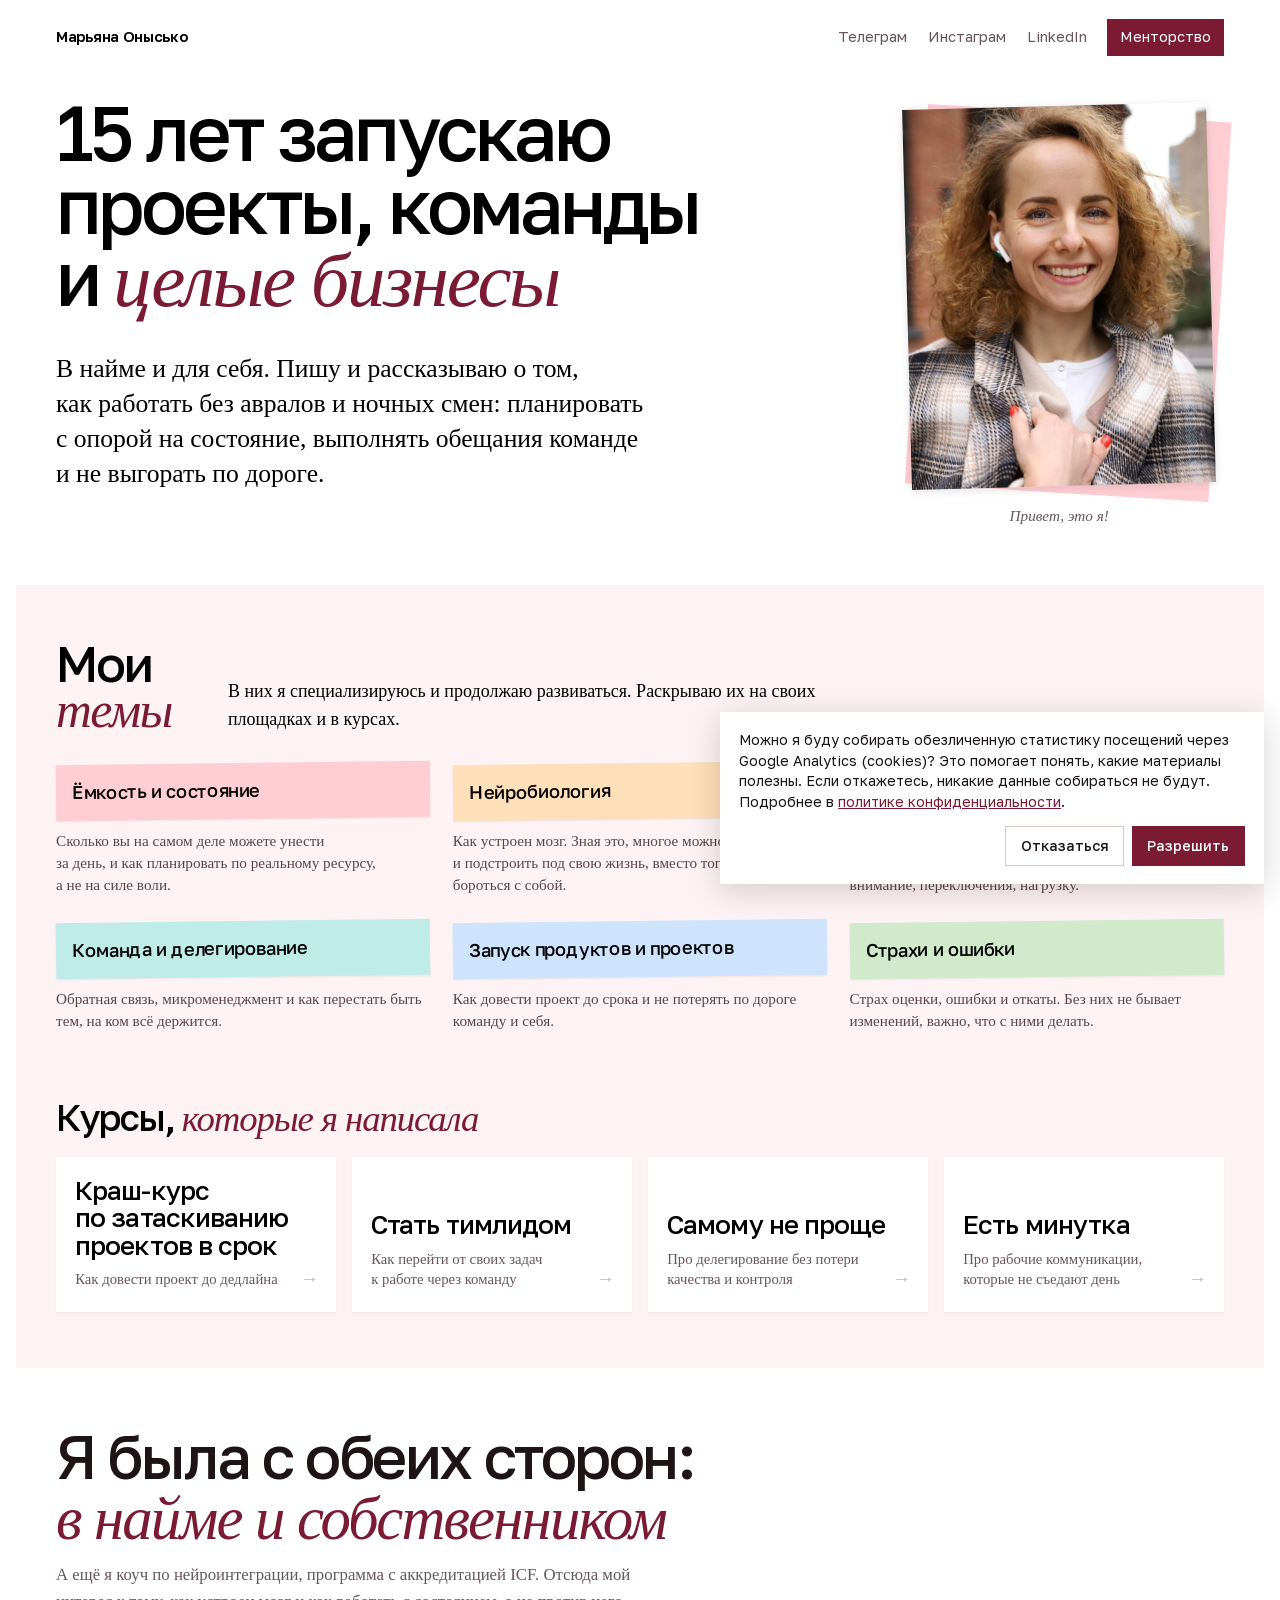
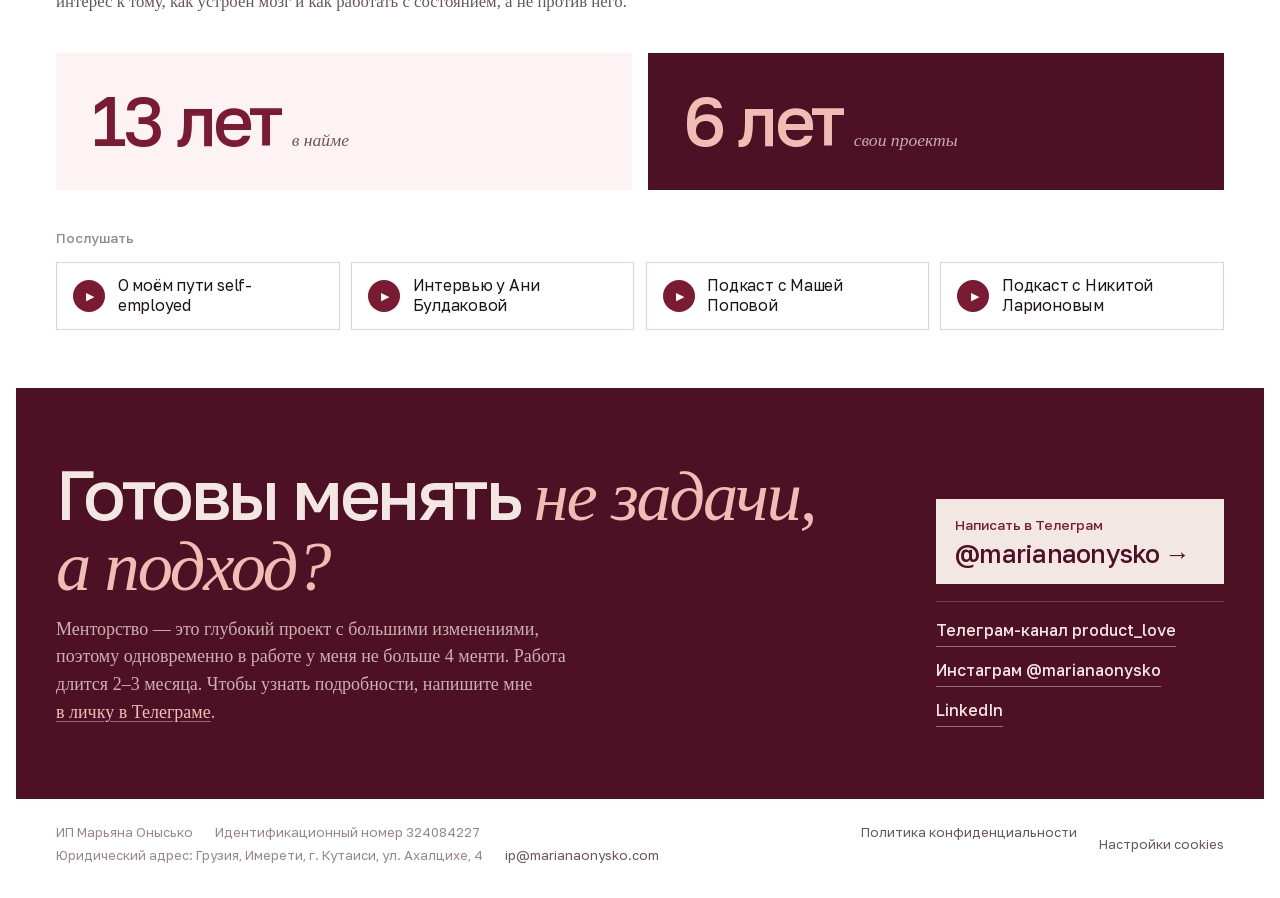
==== commit 9fa3aa2d: "Update contact email, add explicit opt-out to cookie banner, revise privacy policy Co-Authored-By: C" ====
--- a/index.html
+++ b/index.html
@@ -273,8 +273,8 @@
   .footer { display: flex; flex-wrap: wrap; justify-content: space-between; gap: 1rem 2rem; padding-block: 0 2rem; margin-top: calc(-1 * var(--sec) + 1.5rem); font-family: var(--display); font-size: .82rem; line-height: 1.5; color: var(--mute); }
   .footer__req { display: flex; flex-wrap: wrap; gap: .2rem 1.4rem; max-width: 46rem; }
   .footer__links { display: flex; flex-wrap: wrap; gap: .3rem 1.4rem; }
-  .footer__links a, .footer__cookies { color: var(--soft); text-decoration: none; font: inherit; background: none; border: 0; padding: 0; cursor: pointer; }
-  .footer__links a:hover, .footer__cookies:hover { color: var(--wine); }
+  .footer__req a, .footer__links a, .footer__cookies { color: var(--soft); text-decoration: none; font: inherit; background: none; border: 0; padding: 0; cursor: pointer; }
+  .footer__req a:hover, .footer__links a:hover, .footer__cookies:hover { color: var(--wine); }
   .ph { background: #FFF1C9; color: var(--ink); padding: 0 .2em; }
   .cookie { position: fixed; left: 1rem; right: 1rem; bottom: calc(1rem + env(safe-area-inset-bottom, 0px)); z-index: 50; max-width: 34rem; margin-left: auto; background: var(--bg); color: var(--ink); box-shadow: 0 6px 30px rgba(30,20,22,.18); padding: 1.1rem 1.2rem; display: flex; flex-direction: column; gap: .8rem; font-family: var(--display); font-size: .9rem; line-height: 1.45; }
   .cookie p { margin: 0; }
@@ -420,6 +420,7 @@
       <span>ИП Марьяна Онысько</span>
       <span>Идентификационный номер 324084227</span>
       <span>Юридический адрес: Грузия, Имерети, г. Кутаиси, ул. Ахалцихе, 4</span>
+      <span><a href="mailto:ip@marianaonysko.com">ip@marianaonysko.com</a></span>
     </div>
     <nav class="footer__links">
       <a href="/privacy.html">Политика конфиденциальности</a>
@@ -430,9 +431,9 @@
 </div>
 
 <div class="cookie" id="cookieBar" role="dialog" aria-label="Согласие на cookies" hidden>
-  <p>Сайт использует cookies аналитики, чтобы понимать, какие материалы полезны. Подробнее в <a href="/privacy.html">политике конфиденциальности</a>.</p>
+  <p>Можно я буду собирать обезличенную статистику посещений через Google Analytics (cookies)? Это помогает понять, какие материалы полезны. Если откажетесь, никакие данные собираться не будут. Подробнее в <a href="/privacy.html">политике конфиденциальности</a>.</p>
   <div class="cookie__acts">
-    <button type="button" id="cookieNo">Только необходимые</button>
+    <button type="button" id="cookieNo">Отказаться</button>
     <button type="button" id="cookieYes" class="cookie__yes">Разрешить</button>
   </div>
 </div>
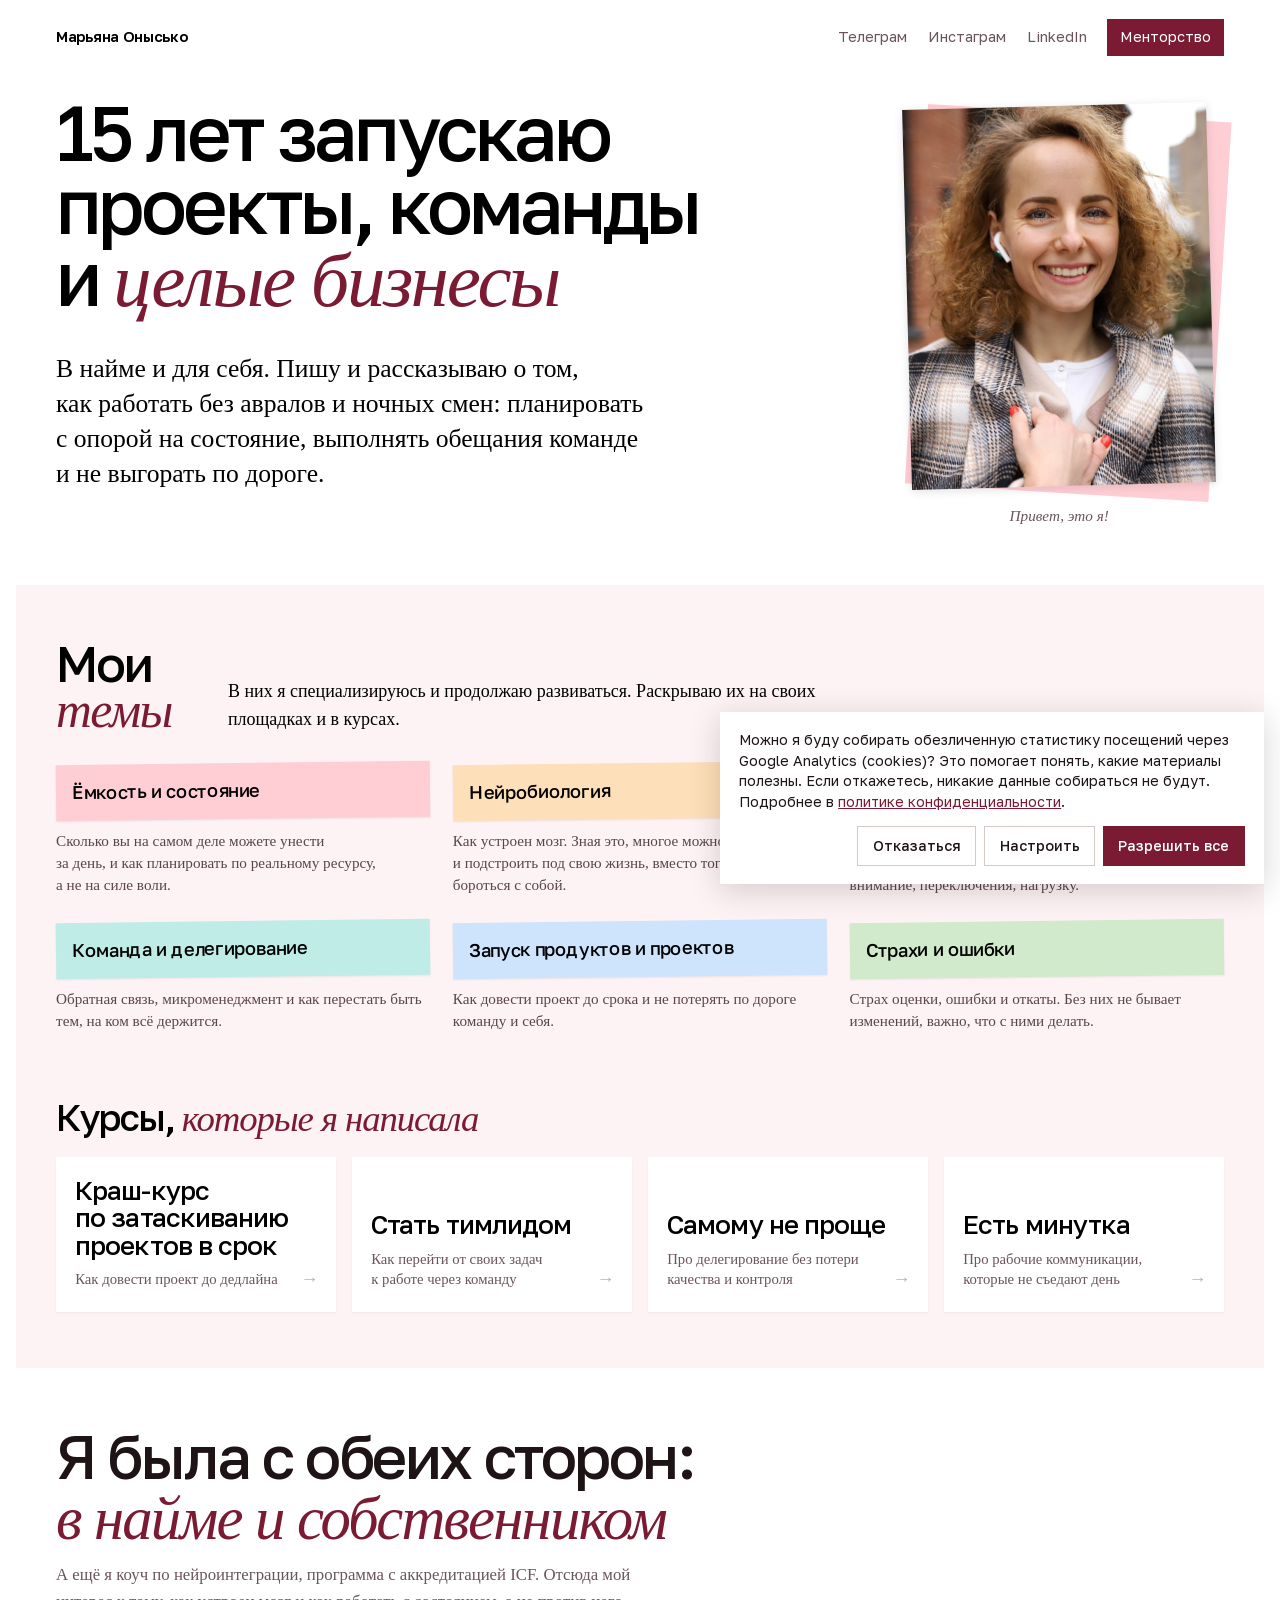
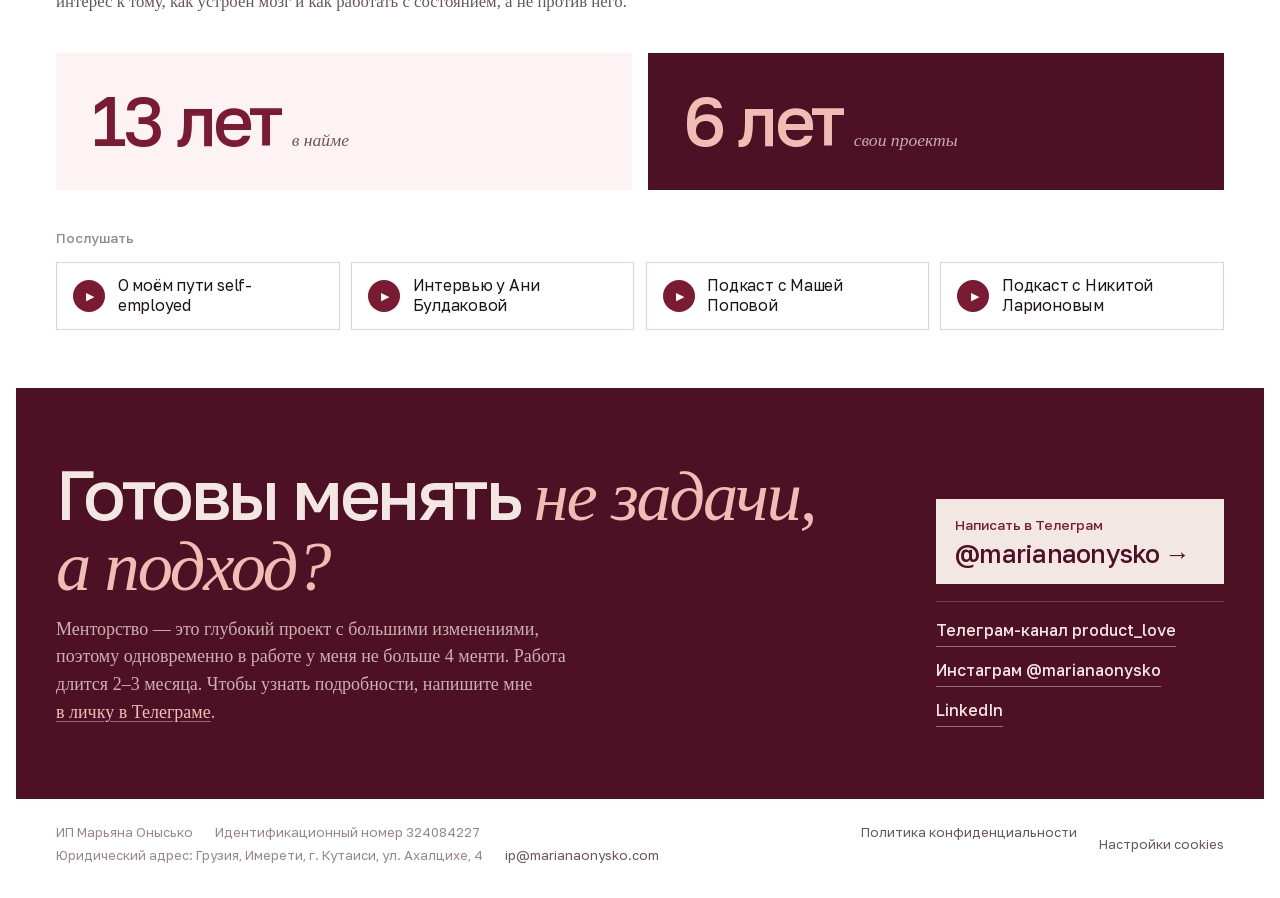
==== commit 9cd5bb91: "Cookie banner: three choices with per-category settings; update supervisory authority Co-Authored-By" ====
--- a/index.html
+++ b/index.html
@@ -281,6 +281,16 @@
   .cookie__acts { display: flex; flex-wrap: wrap; gap: .5rem; justify-content: flex-end; }
   .cookie button { font: inherit; font-weight: 500; padding: .55rem .9rem; border: 1px solid var(--rule); background: var(--bg); color: var(--ink); cursor: pointer; }
   .cookie button.cookie__yes { background: var(--wine); border-color: var(--wine); color: var(--bg); }
+  .cookie { max-height: calc(100vh - 2rem); overflow-y: auto; }
+  .cookie__prefs { display: flex; flex-direction: column; gap: .7rem; }
+  .cookie__cat { border-top: 1px solid var(--rule-soft); padding-top: .7rem; display: flex; flex-direction: column; gap: .3rem; }
+  .cookie__cat p, .cookie__cat ul { font-size: .82rem; color: var(--soft); }
+  .cookie__cat ul { margin: 0; padding-left: 1.1rem; }
+  .cookie__cat code { font-size: .95em; color: var(--ink); }
+  .cookie__row { display: flex; justify-content: space-between; align-items: center; gap: 1rem; cursor: pointer; }
+  .cookie__row b { font-weight: 500; }
+  .cookie__always { font-size: .8rem; color: var(--mute); }
+  .cookie__row input { width: 1.15rem; height: 1.15rem; accent-color: var(--wine); cursor: pointer; flex: none; }
   .cookie button:focus-visible, .footer__cookies:focus-visible { outline: 2px solid var(--wine); outline-offset: 2px; }
   /* about v2 */
   .about2 { display: flex; flex-direction: column; gap: clamp(1.6rem,3vw,2.4rem); scroll-margin-top: 1.5rem; }
@@ -430,14 +440,30 @@
 
 </div>
 
-<div class="cookie" id="cookieBar" role="dialog" aria-label="Согласие на cookies" hidden>
+<div class="cookie" id="cookieBar" role="dialog" aria-label="Настройки cookies" hidden>
   <p>Можно я буду собирать обезличенную статистику посещений через Google Analytics (cookies)? Это помогает понять, какие материалы полезны. Если откажетесь, никакие данные собираться не будут. Подробнее в <a href="/privacy.html">политике конфиденциальности</a>.</p>
+  <div class="cookie__prefs" id="cookiePrefs" hidden>
+    <div class="cookie__cat">
+      <div class="cookie__row"><b>Необходимые</b><span class="cookie__always">Всегда включены</span></div>
+      <p>Без них сайт не запомнит ваш выбор. Это не cookie, а запись в памяти вашего браузера, она никуда не передаётся.</p>
+      <ul><li><code>cookie-consent</code> — ваш выбор по cookies. Хранится, пока вы не очистите данные браузера.</li></ul>
+    </div>
+    <div class="cookie__cat">
+      <label class="cookie__row" for="cookieAnalytics"><b>Аналитика — Google Analytics</b><input type="checkbox" id="cookieAnalytics"></label>
+      <p>Обезличенная статистика: какие страницы смотрят и откуда приходят.</p>
+      <ul>
+        <li><code>_ga</code> — отличает одного посетителя от другого, 2 года.</li>
+        <li><code>_ga_H4E71EWDPE</code> — хранит состояние визита, 2 года.</li>
+      </ul>
+    </div>
+  </div>
   <div class="cookie__acts">
     <button type="button" id="cookieNo">Отказаться</button>
-    <button type="button" id="cookieYes" class="cookie__yes">Разрешить</button>
+    <button type="button" id="cookieCustomize" aria-expanded="false" aria-controls="cookiePrefs">Настроить</button>
+    <button type="button" id="cookieSave" hidden>Сохранить выбор</button>
+    <button type="button" id="cookieYes" class="cookie__yes">Разрешить все</button>
   </div>
 </div>
-
 
 <script>
 (function () {
@@ -461,16 +487,31 @@
     deleteGaCookies();
   }
   var bar = document.getElementById('cookieBar');
+  var prefs = document.getElementById('cookiePrefs');
+  var analytics = document.getElementById('cookieAnalytics');
+  var customize = document.getElementById('cookieCustomize');
+  var save = document.getElementById('cookieSave');
+  function showPrefs(open) {
+    prefs.hidden = !open;
+    save.hidden = !open;
+    customize.hidden = open;
+    customize.setAttribute('aria-expanded', String(open));
+    analytics.checked = get() === 'all';
+  }
   function choose(v) {
     set(v);
     bar.hidden = true;
+    showPrefs(false);
     if (v === 'all') window.loadAnalytics(); else revokeAnalytics();
   }
   document.getElementById('cookieYes').addEventListener('click', function () { choose('all'); });
   document.getElementById('cookieNo').addEventListener('click', function () { choose('necessary'); });
+  customize.addEventListener('click', function () { showPrefs(true); analytics.focus(); });
+  save.addEventListener('click', function () { choose(analytics.checked ? 'all' : 'necessary'); });
   document.getElementById('cookieSettings').addEventListener('click', function () {
     bar.hidden = false;
-    document.getElementById(get() === 'all' ? 'cookieNo' : 'cookieYes').focus();
+    showPrefs(true);
+    analytics.focus();
   });
   if (!get()) bar.hidden = false;
 })();
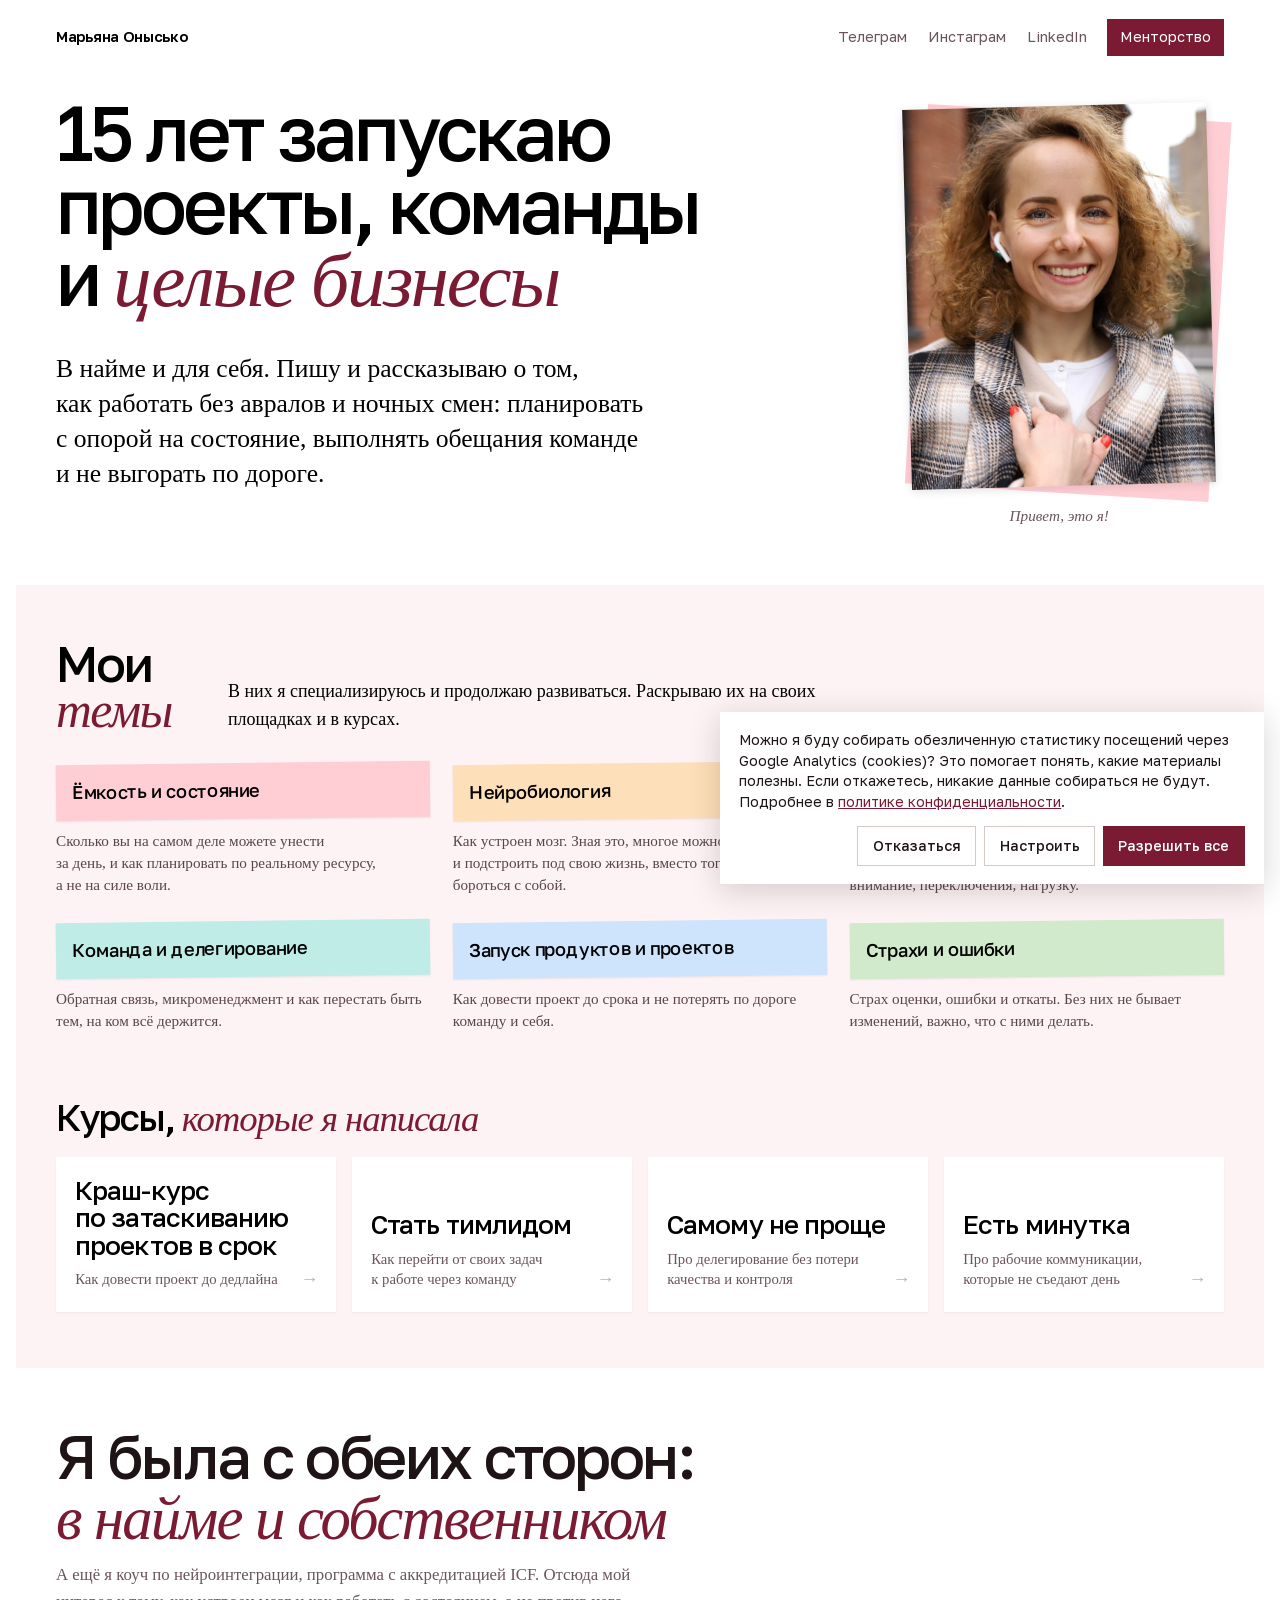
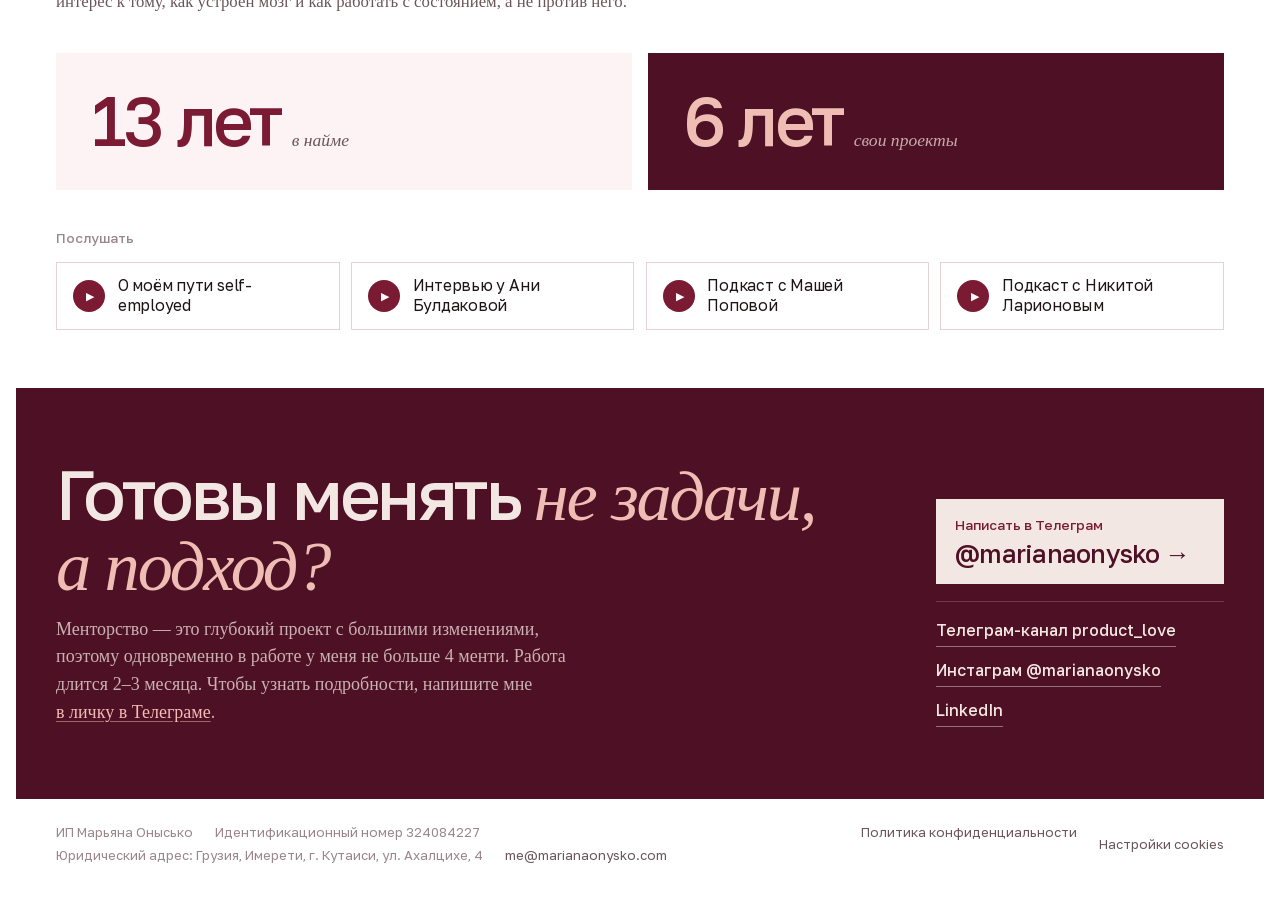
==== commit 21270b89: "Use me@marianaonysko.com as contact email Co-Authored-By: Claude Opus 5.5 <noreply@anthropic.com>" ====
--- a/index.html
+++ b/index.html
@@ -430,7 +430,7 @@
       <span>ИП Марьяна Онысько</span>
       <span>Идентификационный номер 324084227</span>
       <span>Юридический адрес: Грузия, Имерети, г. Кутаиси, ул. Ахалцихе, 4</span>
-      <span><a href="mailto:ip@marianaonysko.com">ip@marianaonysko.com</a></span>
+      <span><a href="mailto:me@marianaonysko.com">me@marianaonysko.com</a></span>
     </div>
     <nav class="footer__links">
       <a href="/privacy.html">Политика конфиденциальности</a>
